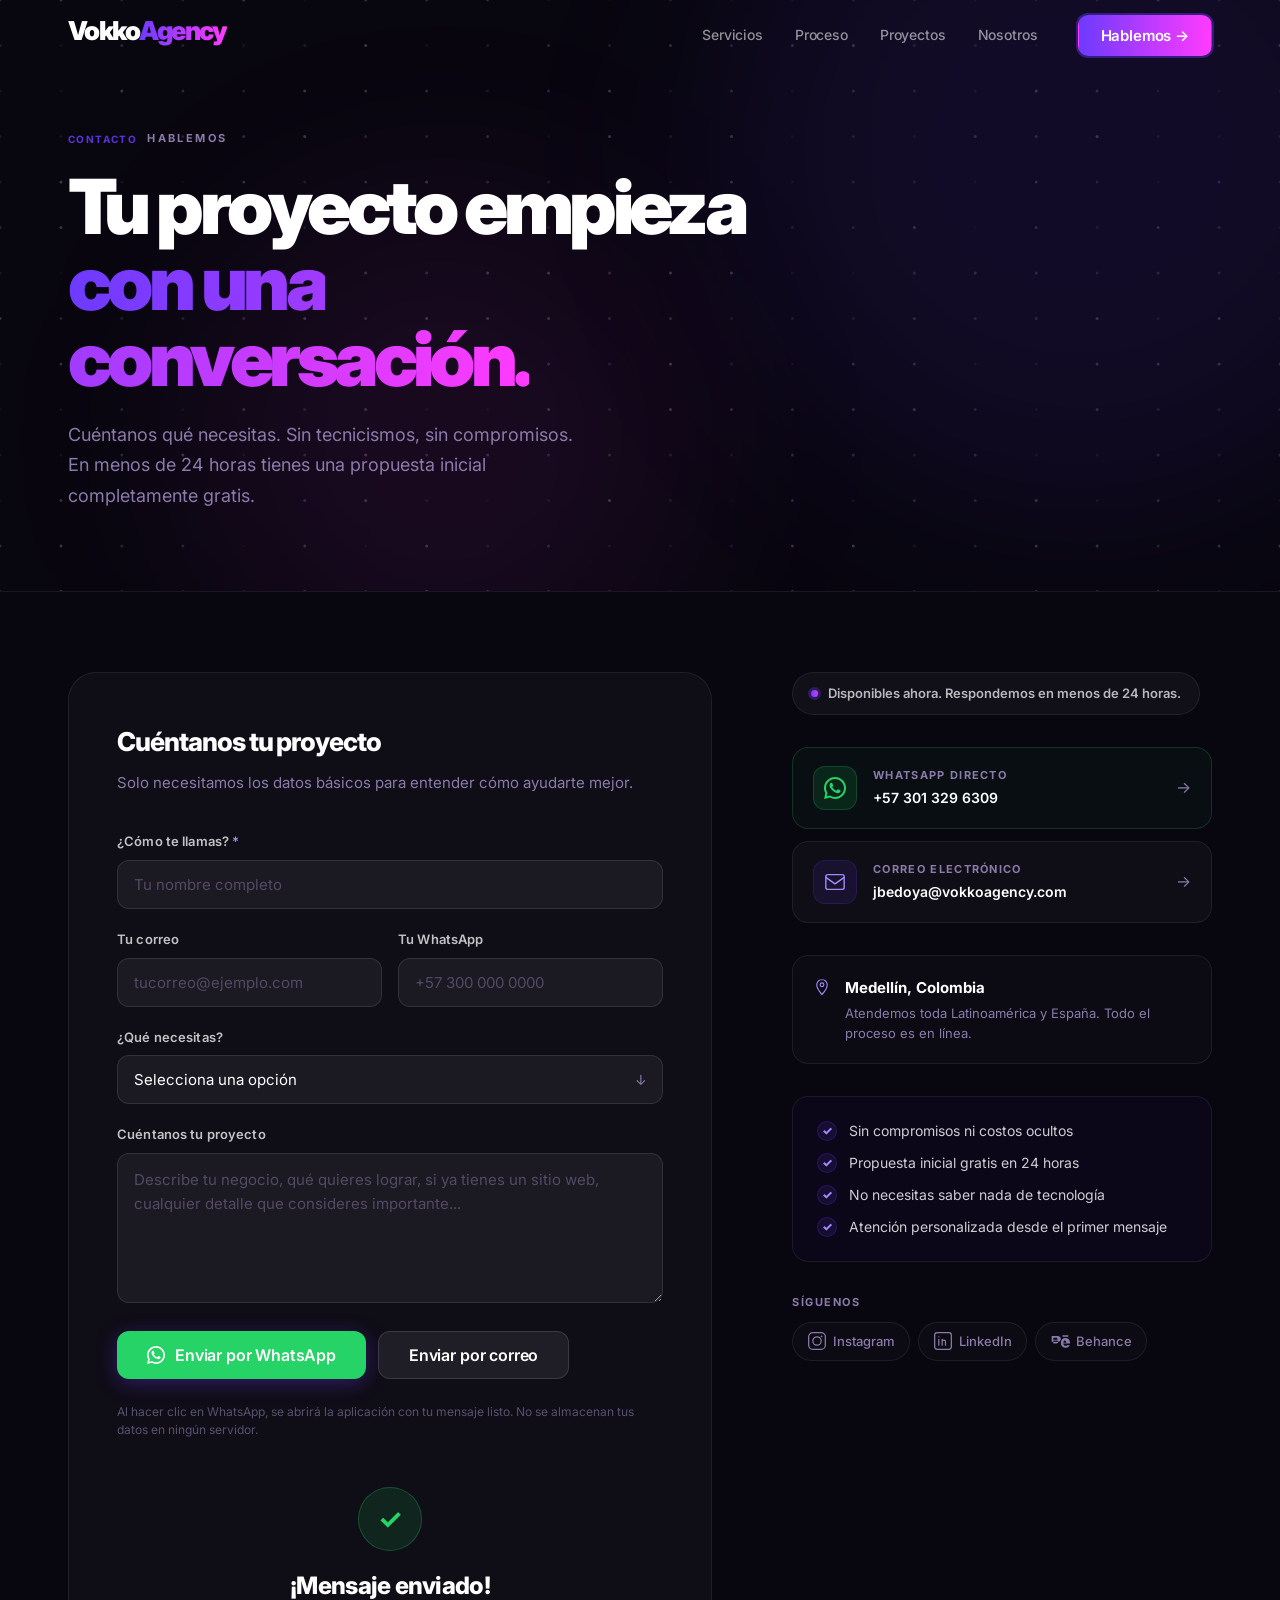
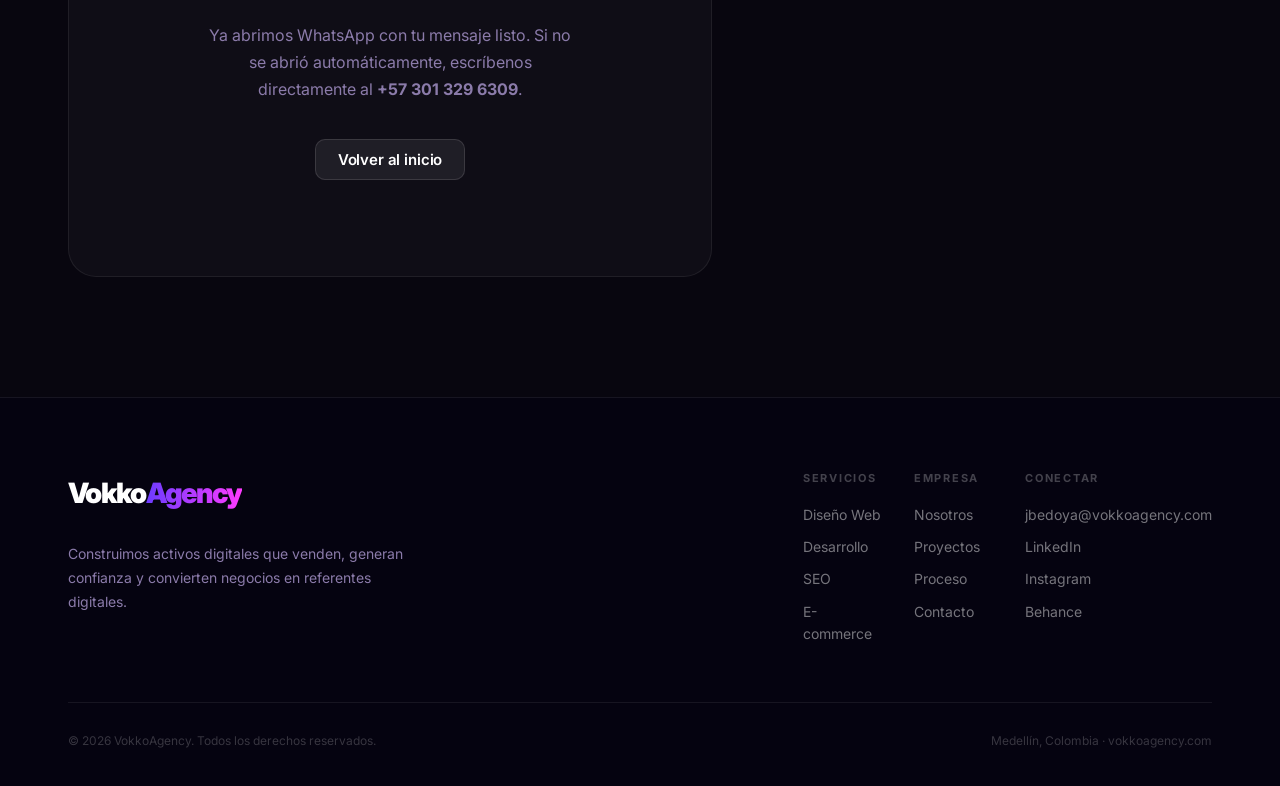
==== contacto.html @ 67c3a9e4 "Agrega página de Contacto completa - Formulario con nombre, correo, WhatsApp, tipo de servicio y men" ====
<!DOCTYPE html>
<html lang="es">
<head>
  <meta charset="UTF-8" />
  <meta name="viewport" content="width=device-width, initial-scale=1.0" />

  <title>Contacto | VokkoAgency · Hablemos de tu Proyecto</title>
  <meta name="description" content="¿Listo para tener el sitio web que tu negocio merece? Cuéntanos tu proyecto. En menos de 24 horas tienes una propuesta inicial sin costo ni compromiso." />
  <meta name="robots" content="index, follow" />
  <link rel="canonical" href="https://vokkoagency.com/contacto.html" />

  <meta property="og:type" content="website" />
  <meta property="og:url" content="https://vokkoagency.com/contacto.html" />
  <meta property="og:title" content="Contacto | VokkoAgency" />
  <meta property="og:description" content="Cuéntanos tu proyecto. En menos de 24 horas tienes una propuesta inicial sin costo ni compromiso." />

  <link rel="preconnect" href="https://fonts.googleapis.com" />
  <link rel="preconnect" href="https://fonts.gstatic.com" crossorigin />
  <link href="https://fonts.googleapis.com/css2?family=Inter:wght@300;400;500;600;700;900&display=swap" rel="stylesheet" />

  <link rel="stylesheet" href="css/style.css" />
  <link rel="stylesheet" href="css/contacto.css" />
</head>
<body>

  <!-- NAV -->
  <header class="nav" id="nav" role="banner">
    <div class="nav-inner">
      <a href="index.html" class="nav-logo" aria-label="VokkoAgency — Inicio">
        <span class="logo-vokko">Vokko</span><span class="logo-agency">Agency</span>
      </a>
      <nav class="nav-links" aria-label="Navegación principal">
        <a href="servicios.html">Servicios</a>
        <a href="index.html#proceso">Proceso</a>
        <a href="index.html#proyectos">Proyectos</a>
        <a href="index.html#nosotros">Nosotros</a>
      </nav>
      <div class="nav-actions">
        <a href="contacto.html" class="btn btn-primary nav-active-btn">Hablemos →</a>
      </div>
      <button class="nav-hamburger" id="hamburger" aria-label="Abrir menú" aria-expanded="false">
        <span></span><span></span><span></span>
      </button>
    </div>
    <div class="nav-mobile" id="mobileMenu" role="navigation" aria-label="Menú móvil">
      <a href="servicios.html">Servicios</a>
      <a href="index.html#proceso">Proceso</a>
      <a href="index.html#proyectos">Proyectos</a>
      <a href="index.html#nosotros">Nosotros</a>
      <a href="contacto.html" class="btn btn-primary mobile-cta">Hablemos →</a>
    </div>
  </header>

  <main>

    <!-- =============================================
         HERO
    ============================================== -->
    <section class="contact-hero">
      <div class="hero-bg" aria-hidden="true">
        <div class="hero-dots" id="heroDots"></div>
        <div class="hero-glow hero-glow-1"></div>
        <div class="hero-glow hero-glow-2"></div>
      </div>
      <div class="container">
        <div class="contact-hero-content reveal">
          <div class="section-eyebrow">
            <span class="eyebrow-number">Contacto</span>
            Hablemos
          </div>
          <h1 class="contact-hero-title">
            Tu proyecto empieza<br>
            <span class="text-gradient">con una conversación.</span>
          </h1>
          <p class="contact-hero-desc">
            Cuéntanos qué necesitas. Sin tecnicismos, sin compromisos. En menos de 24 horas tienes una propuesta inicial completamente gratis.
          </p>
        </div>
      </div>
    </section>

    <!-- =============================================
         FORMULARIO + INFO
    ============================================== -->
    <section class="contact-section">
      <div class="container">
        <div class="contact-grid">

          <!-- FORMULARIO -->
          <div class="contact-form-wrap reveal">
            <div class="contact-form-header">
              <h2 class="contact-form-title">Cuéntanos tu proyecto</h2>
              <p class="contact-form-subtitle">Solo necesitamos los datos básicos para entender cómo ayudarte mejor.</p>
            </div>

            <form id="contactForm" class="contact-form" novalidate>

              <div class="form-group">
                <label class="form-label" for="nombre">¿Cómo te llamas? <span class="form-required">*</span></label>
                <input
                  class="form-input"
                  type="text"
                  id="nombre"
                  name="nombre"
                  placeholder="Tu nombre completo"
                  autocomplete="name"
                  required
                />
                <span class="form-error" id="error-nombre">Por favor escribe tu nombre.</span>
              </div>

              <div class="form-row">
                <div class="form-group">
                  <label class="form-label" for="correo">Tu correo</label>
                  <input
                    class="form-input"
                    type="email"
                    id="correo"
                    name="correo"
                    placeholder="tucorreo@ejemplo.com"
                    autocomplete="email"
                  />
                </div>
                <div class="form-group">
                  <label class="form-label" for="whatsapp">Tu WhatsApp</label>
                  <input
                    class="form-input"
                    type="tel"
                    id="whatsapp"
                    name="whatsapp"
                    placeholder="+57 300 000 0000"
                    autocomplete="tel"
                  />
                </div>
              </div>

              <div class="form-group">
                <label class="form-label" for="servicio">¿Qué necesitas?</label>
                <div class="select-wrap">
                  <select class="form-input form-select" id="servicio" name="servicio">
                    <option value="">Selecciona una opción</option>
                    <option value="Diseño web">Diseño web</option>
                    <option value="Desarrollo web">Desarrollo web</option>
                    <option value="Posicionamiento en Google">Posicionamiento en Google</option>
                    <option value="Tienda online">Tienda online</option>
                    <option value="Varias cosas a la vez">Varias cosas a la vez</option>
                    <option value="No estoy seguro/a todavía">No estoy seguro/a todavía</option>
                  </select>
                  <div class="select-arrow" aria-hidden="true">↓</div>
                </div>
              </div>

              <div class="form-group">
                <label class="form-label" for="mensaje">Cuéntanos tu proyecto</label>
                <textarea
                  class="form-input form-textarea"
                  id="mensaje"
                  name="mensaje"
                  rows="5"
                  placeholder="Describe tu negocio, qué quieres lograr, si ya tienes un sitio web, cualquier detalle que consideres importante..."
                ></textarea>
              </div>

              <div class="form-actions">
                <button type="submit" class="btn btn-primary btn-lg form-submit">
                  <svg width="18" height="18" viewBox="0 0 24 24" fill="currentColor" aria-hidden="true"><path d="M17.472 14.382c-.297-.149-1.758-.867-2.03-.967-.273-.099-.471-.148-.67.15-.197.297-.767.966-.94 1.164-.173.199-.347.223-.644.075-.297-.15-1.255-.463-2.39-1.475-.883-.788-1.48-1.761-1.653-2.059-.173-.297-.018-.458.13-.606.134-.133.298-.347.446-.52.149-.174.198-.298.298-.497.099-.198.05-.371-.025-.52-.075-.149-.669-1.612-.916-2.207-.242-.579-.487-.5-.669-.51-.173-.008-.371-.01-.57-.01-.198 0-.52.074-.792.372-.272.297-1.04 1.016-1.04 2.479 0 1.462 1.065 2.875 1.213 3.074.149.198 2.096 3.2 5.077 4.487.709.306 1.262.489 1.694.625.712.227 1.36.195 1.871.118.571-.085 1.758-.719 2.006-1.413.248-.694.248-1.289.173-1.413-.074-.124-.272-.198-.57-.347z"/><path d="M12.005 0C5.376 0 0 5.372 0 11.997c0 2.117.554 4.104 1.523 5.828L.057 23.925l6.256-1.439A11.938 11.938 0 0012.005 24C18.63 24 24 18.625 24 11.997 24 5.372 18.63 0 12.005 0zm0 21.818a9.814 9.814 0 01-5.003-1.368l-.358-.213-3.714.854.882-3.617-.235-.372A9.79 9.79 0 012.19 11.997c0-5.42 4.399-9.82 9.815-9.82 5.418 0 9.818 4.4 9.818 9.82 0 5.417-4.4 9.821-9.818 9.821z"/></svg>
                  Enviar por WhatsApp
                </button>
                <a id="mailtoLink" href="mailto:jbedoya@vokkoagency.com" class="btn btn-ghost btn-lg">
                  Enviar por correo
                </a>
              </div>

              <p class="form-note">Al hacer clic en WhatsApp, se abrirá la aplicación con tu mensaje listo. No se almacenan tus datos en ningún servidor.</p>

            </form>

            <!-- Confirmation message (hidden by default) -->
            <div class="form-success" id="formSuccess" aria-live="polite" hidden>
              <div class="success-icon" aria-hidden="true">✓</div>
              <h3 class="success-title">¡Mensaje enviado!</h3>
              <p class="success-desc">Ya abrimos WhatsApp con tu mensaje listo. Si no se abrió automáticamente, escríbenos directamente al <strong>+57 301 329 6309</strong>.</p>
              <a href="index.html" class="btn btn-ghost" style="margin-top:20px;">Volver al inicio</a>
            </div>

          </div>

          <!-- INFO -->
          <div class="contact-info reveal">

            <div class="info-status">
              <span class="dot-pulse" aria-hidden="true"></span>
              Disponibles ahora. Respondemos en menos de 24 horas.
            </div>

            <div class="info-channels">

              <a href="https://wa.me/573013296309" class="info-channel info-channel-wa" target="_blank" rel="noopener noreferrer" aria-label="Escribir por WhatsApp">
                <div class="info-channel-icon info-icon-wa" aria-hidden="true">
                  <svg width="22" height="22" viewBox="0 0 24 24" fill="currentColor"><path d="M17.472 14.382c-.297-.149-1.758-.867-2.03-.967-.273-.099-.471-.148-.67.15-.197.297-.767.966-.94 1.164-.173.199-.347.223-.644.075-.297-.15-1.255-.463-2.39-1.475-.883-.788-1.48-1.761-1.653-2.059-.173-.297-.018-.458.13-.606.134-.133.298-.347.446-.52.149-.174.198-.298.298-.497.099-.198.05-.371-.025-.52-.075-.149-.669-1.612-.916-2.207-.242-.579-.487-.5-.669-.51-.173-.008-.371-.01-.57-.01-.198 0-.52.074-.792.372-.272.297-1.04 1.016-1.04 2.479 0 1.462 1.065 2.875 1.213 3.074.149.198 2.096 3.2 5.077 4.487.709.306 1.262.489 1.694.625.712.227 1.36.195 1.871.118.571-.085 1.758-.719 2.006-1.413.248-.694.248-1.289.173-1.413-.074-.124-.272-.198-.57-.347z"/><path d="M12.005 0C5.376 0 0 5.372 0 11.997c0 2.117.554 4.104 1.523 5.828L.057 23.925l6.256-1.439A11.938 11.938 0 0012.005 24C18.63 24 24 18.625 24 11.997 24 5.372 18.63 0 12.005 0zm0 21.818a9.814 9.814 0 01-5.003-1.368l-.358-.213-3.714.854.882-3.617-.235-.372A9.79 9.79 0 012.19 11.997c0-5.42 4.399-9.82 9.815-9.82 5.418 0 9.818 4.4 9.818 9.82 0 5.417-4.4 9.821-9.818 9.821z"/></svg>
                </div>
                <div class="info-channel-body">
                  <div class="info-channel-label">WhatsApp directo</div>
                  <div class="info-channel-value">+57 301 329 6309</div>
                </div>
                <div class="info-channel-arrow" aria-hidden="true">→</div>
              </a>

              <a href="mailto:jbedoya@vokkoagency.com" class="info-channel info-channel-email" aria-label="Enviar correo">
                <div class="info-channel-icon info-icon-email" aria-hidden="true">
                  <svg width="22" height="22" viewBox="0 0 24 24" fill="none" stroke="currentColor" stroke-width="1.5" stroke-linecap="round" stroke-linejoin="round"><rect x="2" y="4" width="20" height="16" rx="2"/><path d="M2 7l10 7 10-7"/></svg>
                </div>
                <div class="info-channel-body">
                  <div class="info-channel-label">Correo electrónico</div>
                  <div class="info-channel-value">jbedoya@vokkoagency.com</div>
                </div>
                <div class="info-channel-arrow" aria-hidden="true">→</div>
              </a>

            </div>

            <div class="info-location">
              <div class="info-loc-icon" aria-hidden="true">
                <svg width="18" height="18" viewBox="0 0 24 24" fill="none" stroke="currentColor" stroke-width="1.5" stroke-linecap="round" stroke-linejoin="round"><path d="M12 2C8.13 2 5 5.13 5 9c0 5.25 7 13 7 13s7-7.75 7-13c0-3.87-3.13-7-7-7z"/><circle cx="12" cy="9" r="2.5"/></svg>
              </div>
              <div>
                <div class="info-loc-name">Medellín, Colombia</div>
                <div class="info-loc-sub">Atendemos toda Latinoamérica y España. Todo el proceso es en línea.</div>
              </div>
            </div>

            <div class="info-trust">
              <div class="trust-item">
                <span class="trust-check" aria-hidden="true">✓</span>
                <span>Sin compromisos ni costos ocultos</span>
              </div>
              <div class="trust-item">
                <span class="trust-check" aria-hidden="true">✓</span>
                <span>Propuesta inicial gratis en 24 horas</span>
              </div>
              <div class="trust-item">
                <span class="trust-check" aria-hidden="true">✓</span>
                <span>No necesitas saber nada de tecnología</span>
              </div>
              <div class="trust-item">
                <span class="trust-check" aria-hidden="true">✓</span>
                <span>Atención personalizada desde el primer mensaje</span>
              </div>
            </div>

            <div class="info-social">
              <div class="info-social-label">Síguenos</div>
              <div class="info-social-links">
                <a href="#" class="info-social-link" rel="noopener noreferrer" aria-label="Instagram">
                  <svg width="20" height="20" viewBox="0 0 24 24" fill="none" stroke="currentColor" stroke-width="1.5" stroke-linecap="round" stroke-linejoin="round"><rect x="2" y="2" width="20" height="20" rx="5"/><circle cx="12" cy="12" r="5"/><circle cx="17.5" cy="6.5" r="1" fill="currentColor" stroke="none"/></svg>
                  Instagram
                </a>
                <a href="#" class="info-social-link" rel="noopener noreferrer" aria-label="LinkedIn">
                  <svg width="20" height="20" viewBox="0 0 24 24" fill="none" stroke="currentColor" stroke-width="1.5" stroke-linecap="round" stroke-linejoin="round"><rect x="2" y="2" width="20" height="20" rx="3"/><path d="M7 10v7M7 7v.01M11 17v-4c0-1.1.9-2 2-2s2 .9 2 2v4M11 10v7"/></svg>
                  LinkedIn
                </a>
                <a href="#" class="info-social-link" rel="noopener noreferrer" aria-label="Behance">
                  <svg width="20" height="20" viewBox="0 0 24 24" fill="currentColor"><path d="M22 7h-7V5h7v2zm1.726 10c-.442 1.297-2.029 3-5.101 3-3.074 0-5.564-1.729-5.564-5.675 0-3.91 2.325-5.92 5.466-5.92 3.082 0 4.964 1.782 5.375 4.426.078.506.109 1.188.095 2.14H15.97c.13 3.211 3.483 3.312 4.588 2.029H23.726zm-7.726-3h3.543c-.148-1.547-1.045-2.5-1.743-2.5-.83 0-1.573.658-1.8 2.5zM9.621 6.096C11.747 6.557 13 7.74 13 9.456c0 2.56-2.166 3.544-4.543 3.544H2V6h6c1.064 0 1.279.022 1.621.096zM4 8v2.5h3.5C8.604 10.5 9 9.87 9 9.25c0-.621-.396-1.25-1.5-1.25H4zm0 4.5V15h3.892C9.004 15 10 14.386 10 13.25c0-1.135-.996-1.75-2.108-1.75H4z"/></svg>
                  Behance
                </a>
              </div>
            </div>

          </div>

        </div>
      </div>
    </section>

  </main>

  <!-- FOOTER -->
  <footer class="footer" role="contentinfo">
    <div class="container">
      <div class="footer-top">
        <div class="footer-brand">
          <a href="index.html" class="nav-logo footer-logo" aria-label="VokkoAgency">
            <span class="logo-vokko">Vokko</span><span class="logo-agency">Agency</span>
          </a>
          <p class="footer-tagline">Construimos activos digitales que venden, generan confianza y convierten negocios en referentes digitales.</p>
        </div>
        <nav class="footer-links" aria-label="Links del pie de página">
          <div class="footer-col">
            <div class="footer-col-title">Servicios</div>
            <a href="servicios.html">Diseño Web</a>
            <a href="servicios.html">Desarrollo</a>
            <a href="servicios.html">SEO</a>
            <a href="servicios.html">E-commerce</a>
          </div>
          <div class="footer-col">
            <div class="footer-col-title">Empresa</div>
            <a href="index.html#nosotros">Nosotros</a>
            <a href="index.html#proyectos">Proyectos</a>
            <a href="index.html#proceso">Proceso</a>
            <a href="contacto.html">Contacto</a>
          </div>
          <div class="footer-col">
            <div class="footer-col-title">Conectar</div>
            <a href="mailto:jbedoya@vokkoagency.com">jbedoya@vokkoagency.com</a>
            <a href="#" rel="noopener noreferrer">LinkedIn</a>
            <a href="#" rel="noopener noreferrer">Instagram</a>
            <a href="#" rel="noopener noreferrer">Behance</a>
          </div>
        </nav>
      </div>
      <div class="footer-bottom">
        <p class="footer-legal">© 2026 VokkoAgency. Todos los derechos reservados.</p>
        <p class="footer-location">Medellín, Colombia · vokkoagency.com</p>
      </div>
    </div>
  </footer>

  <script src="js/main.js"></script>
  <script src="js/contacto.js"></script>
</body>
</html>
---- css/style.css ----
/* =====================================================
   VOKKOAGENCY — style.css
   Modern Agency Website · 2026
   ===================================================== */

/* Reset */
*, *::before, *::after {
  margin: 0;
  padding: 0;
  box-sizing: border-box;
}

/* Design Tokens */
:root {
  --c-bg:        #08060F;
  --c-surface:   #0F0D1C;
  --c-surface-2: #17132A;
  --c-border:    rgba(255,255,255,0.07);
  --c-white:     #FFFFFF;
  --c-muted:     #8B7BAA;
  --c-light-bg:  #F5F4F1;
  --c-light-text:#111111;
  --c-light-sub: #6F6A7D;
  --c-purple:    #6C3BFF;
  --c-pink:      #FF3BFF;

  --gradient:    linear-gradient(90deg, #6C3BFF 0%, #FF3BFF 100%);

  --font: 'Inter', -apple-system, BlinkMacSystemFont, sans-serif;

  --pad-section: 140px;
  --pad-x:       48px;
  --max-w:       1240px;

  --ease-out: cubic-bezier(0.22, 1, 0.36, 1);
  --ease-in:  cubic-bezier(0.55, 0, 1, 0.45);
}

/* Base */
html {
  scroll-behavior: smooth;
}

body {
  font-family: var(--font);
  background: var(--c-bg);
  color: var(--c-white);
  -webkit-font-smoothing: antialiased;
  -moz-osx-font-smoothing: grayscale;
  overflow-x: hidden;
  line-height: 1.6;
}

a { text-decoration: none; color: inherit; }
img { max-width: 100%; height: auto; display: block; }
ul, ol { list-style: none; }

/* =====================================================
   UTILITIES
   ===================================================== */

.container {
  width: 100%;
  max-width: var(--max-w);
  margin: 0 auto;
  padding: 0 var(--pad-x);
}

.text-gradient {
  background: var(--gradient);
  -webkit-background-clip: text;
  -webkit-text-fill-color: transparent;
  background-clip: text;
}

/* Scroll-reveal base state */
.reveal {
  opacity: 0;
  transform: translateY(28px);
  transition: opacity 0.75s var(--ease-out), transform 0.75s var(--ease-out);
}

.reveal.visible {
  opacity: 1;
  transform: translateY(0);
}

/* Staggered delays via data-delay attribute (set in JS) */
.reveal[data-delay="1"] { transition-delay: 0.1s; }
.reveal[data-delay="2"] { transition-delay: 0.2s; }
.reveal[data-delay="3"] { transition-delay: 0.3s; }

/* =====================================================
   BUTTONS
   ===================================================== */

.btn {
  display: inline-flex;
  align-items: center;
  justify-content: center;
  gap: 6px;
  padding: 12px 22px;
  border-radius: 10px;
  font-family: var(--font);
  font-size: 15px;
  font-weight: 600;
  letter-spacing: -0.01em;
  cursor: pointer;
  transition: transform 0.2s var(--ease-out), box-shadow 0.2s var(--ease-out), background 0.2s, border-color 0.2s;
  border: 1.5px solid transparent;
  white-space: nowrap;
  line-height: 1;
}

.btn-lg {
  padding: 15px 30px;
  font-size: 16px;
  border-radius: 12px;
}

.btn-primary {
  background: var(--gradient);
  color: #FFFFFF;
  border-color: transparent;
  box-shadow: 0 4px 20px rgba(108,59,255,0.35);
}
.btn-primary:hover {
  transform: translateY(-2px);
  box-shadow: 0 8px 32px rgba(108,59,255,0.5);
}

.btn-ghost {
  background: rgba(255,255,255,0.07);
  color: #FFFFFF;
  border-color: rgba(255,255,255,0.12);
}
.btn-ghost:hover {
  background: rgba(255,255,255,0.12);
  border-color: rgba(255,255,255,0.2);
}

.btn-white {
  background: #FFFFFF;
  color: #111111;
  font-weight: 700;
  border-color: transparent;
}
.btn-white:hover {
  transform: translateY(-2px);
  box-shadow: 0 8px 28px rgba(255,255,255,0.18);
}

.btn-outline {
  background: transparent;
  color: var(--c-light-text);
  border-color: rgba(0,0,0,0.18);
  font-weight: 600;
  padding: 14px 32px;
  border-radius: 12px;
}
.btn-outline:hover {
  background: var(--c-light-text);
  color: #FFFFFF;
  border-color: var(--c-light-text);
}

.btn-whatsapp {
  background: #25D366;
  color: #FFFFFF;
  border-color: transparent;
  font-weight: 700;
  gap: 8px;
}
.btn-whatsapp:hover {
  background: #1ebe5b;
  transform: translateY(-2px);
  box-shadow: 0 8px 28px rgba(37,211,102,0.35);
}

/* =====================================================
   NAVIGATION
   ===================================================== */

.nav {
  position: fixed;
  top: 0;
  left: 0;
  right: 0;
  z-index: 999;
  transition: background 0.4s var(--ease-out), border-color 0.4s;
  border-bottom: 1px solid transparent;
}

.nav.scrolled {
  background: rgba(8,6,15,0.85);
  backdrop-filter: blur(24px);
  -webkit-backdrop-filter: blur(24px);
  border-color: var(--c-border);
}

.nav-inner {
  max-width: var(--max-w);
  margin: 0 auto;
  padding: 0 var(--pad-x);
  height: 70px;
  display: flex;
  align-items: center;
  gap: 40px;
}

.nav-logo {
  font-family: var(--font);
  font-weight: 900;
  font-size: 26px;
  letter-spacing: -0.06em;
  display: inline-flex;
  align-items: baseline;
  flex-shrink: 0;
  line-height: 1.4;
  padding: 4px 2px 6px 0;
}

.logo-vokko { color: #FFFFFF; }
.logo-agency {
  background: var(--gradient);
  -webkit-background-clip: text;
  -webkit-text-fill-color: transparent;
  background-clip: text;
  padding-bottom: 5px;
}

.nav-links {
  display: flex;
  align-items: center;
  gap: 32px;
  margin-left: auto;
}

.nav-links a {
  font-size: 14px;
  font-weight: 500;
  color: rgba(255,255,255,0.55);
  transition: color 0.2s;
  letter-spacing: -0.01em;
}
.nav-links a:hover { color: #FFFFFF; }

.nav-actions { flex-shrink: 0; }

.nav-hamburger {
  display: none;
  flex-direction: column;
  gap: 5px;
  background: none;
  border: none;
  cursor: pointer;
  padding: 8px;
  margin-left: auto;
}

.nav-hamburger span {
  display: block;
  width: 22px;
  height: 1.5px;
  background: rgba(255,255,255,0.75);
  border-radius: 2px;
  transition: all 0.3s;
}

.nav-mobile {
  display: none;
  flex-direction: column;
  background: rgba(8,6,15,0.96);
  backdrop-filter: blur(24px);
  border-bottom: 1px solid var(--c-border);
  padding: 8px var(--pad-x) 20px;
}

.nav-mobile.open { display: flex; }

.nav-mobile a {
  padding: 14px 0;
  font-size: 16px;
  font-weight: 500;
  color: rgba(255,255,255,0.7);
  border-bottom: 1px solid var(--c-border);
  transition: color 0.2s;
}
.nav-mobile a:hover { color: #FFFFFF; }

.mobile-cta {
  margin-top: 16px;
  border: none !important;
  border-radius: 12px !important;
  text-align: center;
  justify-content: center;
}

/* =====================================================
   SECTION COMMON
   ===================================================== */

.section-eyebrow {
  display: flex;
  align-items: center;
  gap: 10px;
  font-size: 11px;
  font-weight: 700;
  letter-spacing: 0.22em;
  text-transform: uppercase;
  color: var(--c-muted);
  margin-bottom: 20px;
}

.eyebrow-muted { color: rgba(255,255,255,0.35); }

.eyebrow-number {
  color: rgba(108,59,255,0.85);
  font-size: 10px;
  letter-spacing: 0.14em;
}

.section-header {
  max-width: 820px;
  margin-bottom: 72px;
}

.section-title {
  font-size: clamp(40px, 5.2vw, 70px);
  font-weight: 900;
  letter-spacing: -0.06em;
  line-height: 0.97;
  margin-bottom: 22px;
}

.section-description {
  font-size: 18px;
  line-height: 1.65;
  color: var(--c-muted);
  font-weight: 400;
  max-width: 560px;
}

/* =====================================================
   HERO
   ===================================================== */

.hero {
  min-height: 100vh;
  display: flex;
  align-items: center;
  padding: 120px 0 80px;
  position: relative;
  overflow: hidden;
}

.hero-bg {
  position: absolute;
  inset: 0;
  pointer-events: none;
  z-index: 0;
}

.hero-dots {
  position: absolute;
  inset: 0;
}

.hero-glow {
  position: absolute;
  border-radius: 50%;
  filter: blur(100px);
}

.hero-glow-1 {
  width: 700px;
  height: 700px;
  background: rgba(108,59,255,0.1);
  top: -200px;
  right: -150px;
}

.hero-glow-2 {
  width: 500px;
  height: 500px;
  background: rgba(255,59,255,0.07);
  bottom: -100px;
  left: 15%;
}

.hero .container {
  display: grid;
  grid-template-columns: 1fr 1fr;
  gap: 72px;
  align-items: center;
  position: relative;
  z-index: 2;
}

.hero-content {
  display: flex;
  flex-direction: column;
}

.hero-eyebrow {
  display: flex;
  align-items: center;
  gap: 10px;
  font-size: 12px;
  font-weight: 600;
  letter-spacing: 0.12em;
  color: rgba(255,255,255,0.45);
  text-transform: uppercase;
  margin-bottom: 28px;
}

.dot-pulse {
  width: 7px;
  height: 7px;
  border-radius: 50%;
  background: var(--gradient);
  flex-shrink: 0;
  position: relative;
}
.dot-pulse::after {
  content: '';
  position: absolute;
  inset: -3px;
  border-radius: 50%;
  background: rgba(108,59,255,0.3);
  animation: pulse 2s ease-in-out infinite;
}
@keyframes pulse {
  0%, 100% { transform: scale(1); opacity: 0.6; }
  50% { transform: scale(1.8); opacity: 0; }
}

.hero-title {
  font-size: clamp(44px, 5.8vw, 78px);
  font-weight: 900;
  letter-spacing: -0.06em;
  line-height: 1.01;
  color: #FFFFFF;
  margin-bottom: 28px;
}

.hero-description {
  font-size: 18px;
  line-height: 1.7;
  color: var(--c-muted);
  margin-bottom: 40px;
  max-width: 460px;
  font-weight: 400;
}

.hero-ctas {
  display: flex;
  align-items: center;
  gap: 14px;
  flex-wrap: wrap;
}

/* Browser Mockup */
.hero-visual {
  position: relative;
}

.browser-mockup {
  background: var(--c-surface-2);
  border-radius: 18px;
  border: 1px solid var(--c-border);
  overflow: hidden;
  box-shadow: 0 40px 100px rgba(0,0,0,0.5), 0 0 0 1px rgba(255,255,255,0.03);
  animation: float 7s ease-in-out infinite;
}

@keyframes float {
  0%, 100% { transform: translateY(0); }
  50% { transform: translateY(-14px); }
}

.browser-bar {
  background: var(--c-surface);
  padding: 12px 16px;
  display: flex;
  align-items: center;
  gap: 12px;
  border-bottom: 1px solid rgba(255,255,255,0.05);
}

.browser-dots {
  display: flex;
  gap: 6px;
  flex-shrink: 0;
}

.browser-dots span {
  width: 11px;
  height: 11px;
  border-radius: 50%;
}
.browser-dots span:nth-child(1) { background: #FF5F57; }
.browser-dots span:nth-child(2) { background: #FEBC2E; }
.browser-dots span:nth-child(3) { background: #28C840; }

.browser-url {
  background: rgba(255,255,255,0.05);
  border-radius: 6px;
  padding: 5px 12px;
  font-size: 12px;
  color: rgba(255,255,255,0.25);
  flex: 1;
}

.browser-content {
  padding: 24px;
  display: flex;
  flex-direction: column;
  gap: 20px;
}

.mock-hero-block {
  display: flex;
  flex-direction: column;
  gap: 9px;
  padding-bottom: 18px;
  border-bottom: 1px solid rgba(255,255,255,0.04);
}

.mock-line {
  height: 11px;
  border-radius: 6px;
  background: rgba(255,255,255,0.07);
}

.mock-line-title {
  height: 17px;
  width: 80%;
  background: rgba(255,255,255,0.13);
}

.mock-line-sub { width: 65%; }
.mock-line-sub.short { width: 48%; }

.mock-cta-row {
  display: flex;
  gap: 10px;
  margin-top: 6px;
}

.mock-btn {
  height: 28px;
  border-radius: 7px;
}

.mock-btn-primary {
  width: 90px;
  background: linear-gradient(90deg, rgba(108,59,255,0.4), rgba(255,59,255,0.4));
}

.mock-btn-ghost {
  width: 72px;
  background: rgba(255,255,255,0.04);
  border: 1px solid rgba(255,255,255,0.08);
}

.mock-cards {
  display: grid;
  grid-template-columns: repeat(3, 1fr);
  gap: 10px;
}

.mock-card {
  height: 72px;
  border-radius: 10px;
  background: rgba(255,255,255,0.04);
  border: 1px solid rgba(255,255,255,0.05);
}

/* Floating badges */
.float-badge {
  position: absolute;
  background: rgba(17,14,32,0.9);
  backdrop-filter: blur(16px);
  border: 1px solid rgba(255,255,255,0.1);
  border-radius: 14px;
  padding: 12px 16px;
  display: flex;
  align-items: center;
  gap: 12px;
  box-shadow: 0 8px 32px rgba(0,0,0,0.4);
}

.float-badge-1 {
  bottom: -18px;
  left: -28px;
  animation: floatBadge1 7s ease-in-out infinite;
}

.float-badge-2 {
  top: -16px;
  right: -28px;
  animation: floatBadge2 8s ease-in-out infinite;
}

@keyframes floatBadge1 {
  0%, 100% { transform: translateY(0) rotate(-1.5deg); }
  50% { transform: translateY(-10px) rotate(0deg); }
}

@keyframes floatBadge2 {
  0%, 100% { transform: translateY(0) rotate(1.5deg); }
  50% { transform: translateY(-8px) rotate(0deg); }
}

.badge-icon {
  width: 36px;
  height: 36px;
  border-radius: 9px;
  display: flex;
  align-items: center;
  justify-content: center;
  font-size: 14px;
  font-weight: 800;
  flex-shrink: 0;
}

.badge-icon-check {
  background: rgba(108,59,255,0.15);
  color: #A58BFF;
  border: 1px solid rgba(108,59,255,0.25);
}

.badge-icon-score {
  background: rgba(74,222,128,0.12);
  color: #4ADE80;
  border: 1px solid rgba(74,222,128,0.2);
  font-size: 13px;
}

.badge-label {
  font-size: 13px;
  font-weight: 700;
  color: #FFFFFF;
  white-space: nowrap;
  line-height: 1.3;
}

.badge-sub {
  font-size: 11px;
  color: var(--c-muted);
  white-space: nowrap;
}

.hero-scroll-hint {
  position: absolute;
  bottom: 36px;
  left: 50%;
  transform: translateX(-50%);
  z-index: 2;
}

.scroll-line {
  width: 1px;
  height: 44px;
  background: linear-gradient(to bottom, rgba(255,255,255,0.35), transparent);
  animation: scrollAnim 2.2s ease-in-out infinite;
}

@keyframes scrollAnim {
  0% { transform: scaleY(0); transform-origin: top; opacity: 0; }
  30% { opacity: 1; }
  100% { transform: scaleY(1); transform-origin: top; opacity: 0; }
}

/* =====================================================
   STATS BAR
   ===================================================== */

.stats-bar {
  padding: 60px 0;
  background: var(--c-surface);
  border-top: 1px solid var(--c-border);
  border-bottom: 1px solid var(--c-border);
}

.stats-grid {
  display: flex;
  align-items: center;
  justify-content: space-between;
  gap: 24px;
}

.stat-item {
  display: flex;
  flex-direction: column;
  align-items: center;
  text-align: center;
  gap: 10px;
  flex: 1;
}

.stat-value {
  display: flex;
  align-items: baseline;
  gap: 2px;
}

.stat-number,
.stat-suffix {
  font-size: clamp(44px, 5vw, 68px);
  font-weight: 900;
  letter-spacing: -0.06em;
  line-height: 1;
  background: var(--gradient);
  -webkit-background-clip: text;
  -webkit-text-fill-color: transparent;
  background-clip: text;
  display: inline-block;
}

.stat-suffix {
  font-size: clamp(32px, 3.5vw, 48px);
}

.stat-label {
  font-size: 14px;
  font-weight: 500;
  color: var(--c-muted);
  letter-spacing: 0.01em;
}

.stat-divider {
  width: 1px;
  height: 56px;
  background: var(--c-border);
  flex-shrink: 0;
}

/* =====================================================
   SERVICES
   ===================================================== */

.services {
  padding: var(--pad-section) 0;
  background: var(--c-bg);
}

.services-grid {
  display: grid;
  grid-template-columns: repeat(2, 1fr);
  gap: 20px;
}

.services-footer {
  display: flex;
  align-items: center;
  justify-content: space-between;
  gap: 32px;
  margin-top: 56px;
  padding-top: 48px;
  border-top: 1px solid var(--c-border);
  flex-wrap: wrap;
}

.services-footer-text {
  font-size: 18px;
  color: var(--c-muted);
  max-width: 480px;
  line-height: 1.6;
}

.service-card {
  background: var(--c-surface);
  border: 1px solid var(--c-border);
  border-radius: 24px;
  padding: 36px;
  display: flex;
  flex-direction: column;
  gap: 14px;
  position: relative;
  overflow: hidden;
  transition: border-color 0.35s, transform 0.35s var(--ease-out), box-shadow 0.35s;
}

.service-card::before {
  content: '';
  position: absolute;
  inset: 0;
  background: radial-gradient(circle at top left, rgba(108,59,255,0.07), transparent 55%);
  opacity: 0;
  transition: opacity 0.35s;
}

.service-card:hover {
  border-color: rgba(108,59,255,0.28);
  transform: translateY(-5px);
  box-shadow: 0 20px 56px rgba(0,0,0,0.35);
}

.service-card:hover::before { opacity: 1; }

.service-icon {
  width: 50px;
  height: 50px;
  background: rgba(108,59,255,0.1);
  border-radius: 13px;
  display: flex;
  align-items: center;
  justify-content: center;
  color: #A58BFF;
  border: 1px solid rgba(108,59,255,0.18);
  position: relative;
  z-index: 1;
}

.service-number {
  font-size: 11px;
  font-weight: 700;
  letter-spacing: 0.16em;
  color: rgba(108,59,255,0.65);
  position: relative;
  z-index: 1;
}

.service-title {
  font-size: 22px;
  font-weight: 800;
  letter-spacing: -0.04em;
  color: #FFFFFF;
  line-height: 1.15;
  position: relative;
  z-index: 1;
}

.service-description {
  font-size: 15px;
  line-height: 1.7;
  color: var(--c-muted);
  font-weight: 400;
  flex: 1;
  position: relative;
  z-index: 1;
}

.service-tags {
  display: flex;
  flex-wrap: wrap;
  gap: 7px;
  position: relative;
  z-index: 1;
}

.service-tags span {
  font-size: 11px;
  font-weight: 600;
  padding: 4px 11px;
  border-radius: 100px;
  background: rgba(255,255,255,0.05);
  color: rgba(255,255,255,0.4);
  letter-spacing: 0.03em;
}

.service-link {
  font-size: 14px;
  font-weight: 700;
  color: #A58BFF;
  transition: color 0.2s;
  position: relative;
  z-index: 1;
}
.service-link:hover { color: #FFFFFF; }

/* =====================================================
   PROCESS
   ===================================================== */

.process {
  padding: var(--pad-section) 0;
  background: var(--c-light-bg);
}

.process .section-eyebrow { color: var(--c-light-sub); }
.process .section-title { color: var(--c-light-text); }

.process-steps {
  display: grid;
  grid-template-columns: repeat(4, 1fr);
  gap: 0;
}

.process-step {
  padding-right: 40px;
  position: relative;
}

.process-step:last-child { padding-right: 0; }

.step-header {
  display: flex;
  align-items: flex-start;
  gap: 0;
  margin-bottom: 24px;
  position: relative;
}

.step-number {
  font-size: 12px;
  font-weight: 800;
  letter-spacing: 0.14em;
  color: rgba(108,59,255,0.85);
  flex-shrink: 0;
  padding-top: 2px;
}

.step-connector {
  flex: 1;
  height: 1px;
  background: linear-gradient(to right, rgba(0,0,0,0.12), transparent);
  margin-top: 8px;
  margin-left: 16px;
}

.step-title {
  font-size: 19px;
  font-weight: 800;
  letter-spacing: -0.04em;
  color: var(--c-light-text);
  margin-bottom: 12px;
  line-height: 1.2;
}

.step-description {
  font-size: 15px;
  line-height: 1.7;
  color: var(--c-light-sub);
  font-weight: 400;
}

/* =====================================================
   PROJECTS
   ===================================================== */

.projects {
  padding: var(--pad-section) 0;
  background: var(--c-light-bg);
  border-top: 1px solid rgba(0,0,0,0.06);
}

.projects .section-eyebrow { color: var(--c-light-sub); }
.projects .section-title { color: var(--c-light-text); }

.projects-grid {
  display: grid;
  grid-template-columns: 1fr 1fr;
  gap: 20px;
  margin-bottom: 48px;
}

.project-card {
  background: #FFFFFF;
  border: 1px solid rgba(0,0,0,0.07);
  border-radius: 24px;
  overflow: hidden;
  transition: transform 0.4s var(--ease-out), box-shadow 0.4s;
}

.project-card:hover {
  transform: translateY(-5px);
  box-shadow: 0 24px 64px rgba(0,0,0,0.1);
}

/* Featured card spans both columns, side-by-side layout */
.project-featured {
  grid-column: 1 / -1;
  display: grid;
  grid-template-columns: 1fr 1fr;
}

.project-visual {
  background: var(--c-surface-2);
  padding: 40px;
  display: flex;
  align-items: center;
  justify-content: center;
  min-height: 280px;
}

.project-card:not(.project-featured) {
  display: flex;
  flex-direction: column;
}

.project-card:not(.project-featured) .project-visual {
  min-height: 200px;
  flex: 1;
}

.project-info {
  padding: 36px;
  display: flex;
  flex-direction: column;
  gap: 14px;
  justify-content: center;
}

.project-tags {
  display: flex;
  flex-wrap: wrap;
  gap: 7px;
}

.project-tags span {
  font-size: 11px;
  font-weight: 700;
  padding: 4px 11px;
  border-radius: 100px;
  background: rgba(108,59,255,0.08);
  color: var(--c-purple);
  letter-spacing: 0.04em;
}

.project-title {
  font-size: 26px;
  font-weight: 800;
  letter-spacing: -0.04em;
  color: var(--c-light-text);
  line-height: 1.1;
}

.project-desc {
  font-size: 15px;
  line-height: 1.65;
  color: var(--c-light-sub);
}

.project-link {
  font-size: 14px;
  font-weight: 700;
  color: var(--c-purple);
  transition: color 0.2s;
}
.project-link:hover { color: var(--c-pink); }

/* Project mockup skeletons */
.project-mockup {
  width: 100%;
  max-width: 300px;
  background: #0D0A1A;
  border-radius: 12px;
  overflow: hidden;
  border: 1px solid rgba(255,255,255,0.06);
}

.pm-light {
  background: #FFFFFF;
  border-color: rgba(0,0,0,0.06);
}

.pm-dark { background: #0D0A1A; }

.pm-bar {
  height: 30px;
  background: rgba(255,255,255,0.04);
  border-bottom: 1px solid rgba(255,255,255,0.04);
}

.pm-bar-light {
  background: #F0EFF0;
  border-color: rgba(0,0,0,0.05);
}

.pm-body {
  padding: 18px;
  display: flex;
  flex-direction: column;
  gap: 10px;
}

.pm-block {
  height: 11px;
  border-radius: 6px;
  background: rgba(255,255,255,0.08);
}

.pm-light .pm-block { background: rgba(0,0,0,0.07); }

.pm-title { height: 16px; width: 78%; background: rgba(255,255,255,0.14); }
.pm-light .pm-title { background: rgba(0,0,0,0.12); }
.pm-sub { width: 60%; }
.pm-sub.short { width: 40%; }
.pm-cta { width: 35%; height: 24px; border-radius: 6px; background: rgba(108,59,255,0.45); }
.pm-cta-sm { width: 30%; height: 22px; border-radius: 6px; background: rgba(108,59,255,0.35); }

.pm-grid-3 {
  display: grid;
  grid-template-columns: repeat(3,1fr);
  gap: 8px;
  margin-top: 4px;
}

.pm-grid-2 {
  display: grid;
  grid-template-columns: repeat(2,1fr);
  gap: 8px;
}

.pm-card-sm {
  height: 56px;
  background: rgba(255,255,255,0.04);
  border-radius: 8px;
  border: 1px solid rgba(255,255,255,0.05);
}

.pm-img {
  height: 64px;
  background: rgba(0,0,0,0.06);
  border-radius: 8px;
}

/* ── Soy Segundas mockup ── */
.pm-segundas {
  background: #0D0A1A;
  border: 1px solid rgba(255,255,255,0.06);
  border-radius: 12px;
  overflow: hidden;
  width: 100%;
  max-width: 340px;
}

.pm-segundas .pm-bar {
  height: auto;
  background: #120F22;
  border-bottom: 1px solid rgba(255,255,255,0.05);
  display: flex;
  align-items: center;
  gap: 10px;
  padding: 10px 14px;
}

.pm-bar-dots {
  display: flex;
  gap: 5px;
  flex-shrink: 0;
}

.pm-bar-dots span {
  width: 9px;
  height: 9px;
  border-radius: 50%;
}
.pm-bar-dots span:nth-child(1) { background: #FF5F57; }
.pm-bar-dots span:nth-child(2) { background: #FEBC2E; }
.pm-bar-dots span:nth-child(3) { background: #28C840; }

.pm-bar-url {
  background: rgba(255,255,255,0.06);
  border-radius: 5px;
  padding: 4px 10px;
  font-size: 11px;
  color: rgba(255,255,255,0.3);
  flex: 1;
  font-family: monospace;
}

.pm-search-row {
  display: flex;
  gap: 8px;
  margin-bottom: 14px;
}

.pm-search-box {
  flex: 1;
  height: 28px;
  background: rgba(255,255,255,0.06);
  border-radius: 7px;
  border: 1px solid rgba(255,255,255,0.08);
}

.pm-search-btn {
  width: 48px;
  height: 28px;
  background: linear-gradient(90deg, rgba(108,59,255,0.5), rgba(255,59,255,0.5));
  border-radius: 7px;
}

.pm-vehicle-grid {
  display: grid;
  grid-template-columns: repeat(3, 1fr);
  gap: 8px;
}

.pm-vehicle-card {
  background: rgba(255,255,255,0.04);
  border: 1px solid rgba(255,255,255,0.05);
  border-radius: 8px;
  overflow: hidden;
}

.pm-vehicle-img {
  height: 44px;
  background: linear-gradient(135deg, rgba(108,59,255,0.12), rgba(255,59,255,0.08));
}

.pm-vehicle-info {
  padding: 7px 8px;
  display: flex;
  flex-direction: column;
  gap: 5px;
}

.pm-v-title {
  height: 7px;
  width: 85%;
  background: rgba(255,255,255,0.12);
  border-radius: 4px;
}

.pm-v-price {
  height: 6px;
  width: 60%;
  background: rgba(108,59,255,0.35);
  border-radius: 4px;
}

/* ── Hacienda Sazón mockup ── */
.pm-sazon {
  background: #1C0F0A;
  border: 1px solid rgba(255,255,255,0.06);
  border-radius: 12px;
  overflow: hidden;
  width: 100%;
  max-width: 240px;
}

.pm-sazon .pm-bar {
  background: #120A06;
  border-bottom: 1px solid rgba(255,255,255,0.05);
}

.pm-hero-img {
  width: 100%;
  height: 80px;
  background: linear-gradient(135deg, #3D1A08 0%, #6B2D0E 50%, #3D1A08 100%);
  position: relative;
  overflow: hidden;
}

.pm-hero-img::after {
  content: '';
  position: absolute;
  inset: 0;
  background: linear-gradient(to bottom, transparent 40%, rgba(28,15,10,0.8));
}

.pm-sazon .pm-body {
  padding: 14px;
}

.pm-sazon .pm-title {
  background: rgba(255,255,255,0.14);
  height: 10px;
  width: 70%;
  margin-bottom: 12px;
}

.pm-menu-row {
  display: flex;
  flex-direction: column;
  gap: 7px;
  margin-bottom: 12px;
}

.pm-menu-item {
  height: 8px;
  background: rgba(255,255,255,0.07);
  border-radius: 4px;
  border-left: 2px solid rgba(200,100,30,0.6);
  padding-left: 6px;
}

.pm-menu-item:nth-child(2) { width: 85%; }
.pm-menu-item:nth-child(3) { width: 70%; }

/* ── Casa Palau Atelier mockup ── */
.pm-palau {
  background: #FAFAF8;
  border: 1px solid rgba(0,0,0,0.06);
  border-radius: 12px;
  overflow: hidden;
  width: 100%;
  max-width: 240px;
}

.pm-palau .pm-body {
  padding: 14px;
}

.pm-product-grid {
  display: grid;
  grid-template-columns: 1fr 1fr;
  gap: 8px;
}

.pm-product-card {
  display: flex;
  flex-direction: column;
  gap: 5px;
}

.pm-product-img {
  height: 54px;
  background: linear-gradient(135deg, #F0EDE8, #E8E3DC);
  border-radius: 6px;
}

.pm-p-name {
  height: 7px;
  width: 80%;
  background: rgba(0,0,0,0.1);
  border-radius: 4px;
}

.pm-p-price {
  height: 6px;
  width: 50%;
  background: rgba(0,0,0,0.06);
  border-radius: 4px;
}

.projects-cta {
  text-align: center;
}

/* =====================================================
   WHY VOKKO
   ===================================================== */

.why-vokko {
  padding: var(--pad-section) 0;
  background: var(--c-bg);
}

.why-grid {
  display: grid;
  grid-template-columns: 1fr 1fr;
  gap: 100px;
  align-items: center;
}

.why-left {
  display: flex;
  flex-direction: column;
  gap: 22px;
}

.why-left .section-title { color: #FFFFFF; }
.why-left .section-description { color: var(--c-muted); font-size: 17px; }

.values-list {
  display: flex;
  flex-direction: column;
}

.value-item {
  display: flex;
  align-items: flex-start;
  gap: 18px;
  padding: 22px 0;
  border-bottom: 1px solid var(--c-border);
}

.value-item:first-child { padding-top: 0; }

.value-check {
  width: 26px;
  height: 26px;
  border-radius: 8px;
  background: rgba(108,59,255,0.12);
  border: 1px solid rgba(108,59,255,0.22);
  display: flex;
  align-items: center;
  justify-content: center;
  font-size: 12px;
  color: #A58BFF;
  flex-shrink: 0;
  font-weight: 700;
}

.value-name {
  font-size: 16px;
  font-weight: 700;
  color: #FFFFFF;
  margin-bottom: 4px;
  letter-spacing: -0.02em;
}

.value-desc {
  font-size: 14px;
  color: var(--c-muted);
  line-height: 1.55;
}

/* =====================================================
   CTA SECTION
   ===================================================== */

.cta-section {
  padding: var(--pad-section) 0;
  position: relative;
  overflow: hidden;
  background: var(--c-surface);
  border-top: 1px solid var(--c-border);
}

.cta-bg {
  position: absolute;
  inset: 0;
  pointer-events: none;
}

.cta-glow {
  position: absolute;
  width: 900px;
  height: 900px;
  border-radius: 50%;
  background: radial-gradient(circle, rgba(108,59,255,0.15) 0%, transparent 60%);
  top: 50%;
  left: 50%;
  transform: translate(-50%, -50%);
  filter: blur(80px);
}

.cta-dots {
  position: absolute;
  inset: 0;
  opacity: 0.25;
}

.cta-content {
  position: relative;
  z-index: 2;
  text-align: center;
  max-width: 680px;
  margin: 0 auto;
  display: flex;
  flex-direction: column;
  align-items: center;
  gap: 24px;
}

.cta-title {
  font-size: clamp(40px, 5.2vw, 70px);
  font-weight: 900;
  letter-spacing: -0.06em;
  line-height: 0.97;
  color: #FFFFFF;
}

.cta-description {
  font-size: 19px;
  color: var(--c-muted);
  line-height: 1.65;
  max-width: 460px;
}

.cta-actions {
  display: flex;
  align-items: center;
  gap: 14px;
  flex-wrap: wrap;
  justify-content: center;
}

.cta-note {
  display: flex;
  align-items: center;
  gap: 8px;
  font-size: 13px;
  color: rgba(255,255,255,0.3);
  font-weight: 500;
}

.dot-dot {
  width: 5px;
  height: 5px;
  border-radius: 50%;
  background: rgba(255,255,255,0.25);
  display: inline-block;
  flex-shrink: 0;
}

/* =====================================================
   FOOTER
   ===================================================== */

.footer {
  background: #050310;
  padding: 72px 0 36px;
  border-top: 1px solid var(--c-border);
}

.footer-top {
  display: grid;
  grid-template-columns: 1.6fr 1fr;
  gap: 80px;
  padding-bottom: 56px;
  border-bottom: 1px solid var(--c-border);
  margin-bottom: 28px;
}

.footer-logo {
  font-size: 28px;
  display: inline-flex;
  align-items: baseline;
  padding: 4px 2px 6px 0;
  margin-bottom: 18px;
}

.footer-tagline {
  font-size: 14px;
  line-height: 1.7;
  color: var(--c-muted);
  max-width: 340px;
}

.footer-links {
  display: grid;
  grid-template-columns: repeat(3, 1fr);
  gap: 32px;
}

.footer-col {
  display: flex;
  flex-direction: column;
  gap: 10px;
}

.footer-col-title {
  font-size: 11px;
  font-weight: 700;
  letter-spacing: 0.16em;
  text-transform: uppercase;
  color: rgba(255,255,255,0.25);
  margin-bottom: 6px;
}

.footer-col a {
  font-size: 14px;
  color: rgba(255,255,255,0.45);
  font-weight: 400;
  transition: color 0.2s;
}
.footer-col a:hover { color: #FFFFFF; }

.footer-bottom {
  display: flex;
  justify-content: space-between;
  align-items: center;
}

.footer-legal,
.footer-location {
  font-size: 12px;
  color: rgba(255,255,255,0.2);
}

/* =====================================================
   RESPONSIVE
   ===================================================== */

@media (max-width: 1024px) {
  :root {
    --pad-section: 100px;
    --pad-x: 32px;
  }

  .hero .container {
    grid-template-columns: 1fr;
    gap: 60px;
  }

  .hero-visual {
    max-width: 480px;
    margin: 0 auto;
  }

  .process-steps {
    grid-template-columns: repeat(2, 1fr);
    gap: 48px;
    row-gap: 56px;
  }

  .process-step { padding-right: 0; }

  .step-connector { display: none; }

  .why-grid {
    grid-template-columns: 1fr;
    gap: 64px;
  }

  .footer-top {
    grid-template-columns: 1fr;
    gap: 48px;
  }
}

@media (max-width: 768px) {
  :root {
    --pad-section: 80px;
    --pad-x: 20px;
  }

  .nav-links,
  .nav-actions { display: none; }
  .nav-hamburger { display: flex; }

  .hero {
    padding-top: 96px;
    min-height: auto;
    padding-bottom: 64px;
  }

  .hero-title { font-size: 40px; }

  .stats-grid {
    display: grid;
    grid-template-columns: 1fr 1fr;
    gap: 28px;
  }

  .stat-divider { display: none; }

  .services-grid { grid-template-columns: 1fr; }

  .process-steps {
    grid-template-columns: 1fr;
    gap: 48px;
  }

  .projects-grid { grid-template-columns: 1fr; }

  .project-featured {
    grid-column: auto;
    grid-template-columns: 1fr;
  }

  .footer-links { grid-template-columns: repeat(2, 1fr); }

  .footer-bottom {
    flex-direction: column;
    gap: 10px;
    text-align: center;
  }

  .float-badge { display: none; }

  .cta-title { font-size: 38px; }

  .section-title { font-size: 36px; }
}

@media (max-width: 480px) {
  .hero-ctas,
  .cta-actions {
    flex-direction: column;
    align-items: stretch;
  }

  .hero-ctas .btn,
  .cta-actions .btn { width: 100%; }

  .stats-grid { gap: 20px; }

  .footer-links { grid-template-columns: 1fr; }
}
---- css/contacto.css ----
/* =====================================================
   VOKKOAGENCY — contacto.css
   ===================================================== */

/* ── Hero ── */
.contact-hero {
  min-height: 52vh;
  display: flex;
  align-items: center;
  padding: 130px 0 80px;
  position: relative;
  overflow: hidden;
}

.contact-hero-content {
  max-width: 720px;
  position: relative;
  z-index: 2;
}

.contact-hero-title {
  font-size: clamp(40px, 6vw, 76px);
  font-weight: 900;
  letter-spacing: -0.06em;
  line-height: 1.0;
  color: #FFFFFF;
  margin-bottom: 24px;
  margin-top: 16px;
}

.contact-hero-desc {
  font-size: 18px;
  line-height: 1.7;
  color: var(--c-muted);
  max-width: 520px;
}

/* ── Main Section ── */
.contact-section {
  background: var(--c-bg);
  padding: 80px 0 120px;
  border-top: 1px solid var(--c-border);
}

.contact-grid {
  display: grid;
  grid-template-columns: 1fr 420px;
  gap: 80px;
  align-items: start;
}

/* ── Form Column ── */
.contact-form-wrap {
  background: rgba(255, 255, 255, 0.03);
  border: 1px solid var(--c-border);
  border-radius: 28px;
  padding: 48px;
}

.contact-form-header {
  margin-bottom: 36px;
}

.contact-form-title {
  font-size: 26px;
  font-weight: 800;
  letter-spacing: -0.04em;
  color: #FFFFFF;
  margin-bottom: 8px;
}

.contact-form-subtitle {
  font-size: 15px;
  color: var(--c-muted);
  line-height: 1.6;
}

/* Form Elements */
.contact-form {
  display: flex;
  flex-direction: column;
  gap: 20px;
}

.form-row {
  display: grid;
  grid-template-columns: 1fr 1fr;
  gap: 16px;
}

.form-group {
  display: flex;
  flex-direction: column;
  gap: 8px;
  position: relative;
}

.form-label {
  font-size: 13px;
  font-weight: 600;
  color: rgba(255, 255, 255, 0.75);
  letter-spacing: 0.01em;
}

.form-required {
  color: #A58BFF;
}

.form-input {
  background: rgba(255, 255, 255, 0.05);
  border: 1px solid rgba(255, 255, 255, 0.1);
  border-radius: 12px;
  padding: 14px 16px;
  font-size: 15px;
  font-family: var(--font);
  color: #FFFFFF;
  outline: none;
  transition: border-color 0.2s, background 0.2s, box-shadow 0.2s;
  width: 100%;
  box-sizing: border-box;
}

.form-input::placeholder {
  color: rgba(139, 123, 170, 0.5);
}

.form-input:focus {
  border-color: rgba(108, 59, 255, 0.5);
  background: rgba(108, 59, 255, 0.05);
  box-shadow: 0 0 0 3px rgba(108, 59, 255, 0.12);
}

.form-input.input-error {
  border-color: rgba(255, 80, 80, 0.5);
  box-shadow: 0 0 0 3px rgba(255, 80, 80, 0.1);
}

/* Select */
.select-wrap {
  position: relative;
}

.form-select {
  appearance: none;
  cursor: pointer;
  padding-right: 44px;
}

.form-select option {
  background: #0F0D1C;
  color: #FFFFFF;
}

.select-arrow {
  position: absolute;
  right: 16px;
  top: 50%;
  transform: translateY(-50%);
  color: var(--c-muted);
  pointer-events: none;
  font-size: 14px;
  transition: transform 0.2s;
}

.form-select:focus + .select-arrow {
  transform: translateY(-50%) rotate(180deg);
}

/* Textarea */
.form-textarea {
  resize: vertical;
  min-height: 120px;
  line-height: 1.6;
}

/* Error message */
.form-error {
  font-size: 12px;
  color: #FF7070;
  display: none;
}

.form-group.has-error .form-error {
  display: block;
}

/* Form actions */
.form-actions {
  display: flex;
  gap: 12px;
  flex-wrap: wrap;
  margin-top: 8px;
}

.form-submit {
  display: flex;
  align-items: center;
  gap: 10px;
  background: #25D366;
  color: #FFFFFF;
  border: none;
  cursor: pointer;
  font-family: var(--font);
  transition: background 0.2s, box-shadow 0.2s, transform 0.2s;
}

.form-submit:hover {
  background: #1ebe5b;
  box-shadow: 0 8px 28px rgba(37, 211, 102, 0.35);
  transform: translateY(-1px);
}

.form-note {
  font-size: 12px;
  color: rgba(139, 123, 170, 0.6);
  line-height: 1.5;
  margin-top: 4px;
}

/* Success state */
.contact-form.hidden,
.contact-form-header.hidden {
  display: none;
}

.form-success {
  text-align: center;
  padding: 48px 24px;
  display: flex;
  flex-direction: column;
  align-items: center;
  gap: 16px;
}

.success-icon {
  width: 64px;
  height: 64px;
  background: rgba(37, 211, 102, 0.12);
  border: 1px solid rgba(37, 211, 102, 0.25);
  border-radius: 50%;
  display: flex;
  align-items: center;
  justify-content: center;
  font-size: 28px;
  color: #25D366;
  font-weight: 700;
}

.success-title {
  font-size: 24px;
  font-weight: 800;
  color: #FFFFFF;
  letter-spacing: -0.03em;
}

.success-desc {
  font-size: 16px;
  color: var(--c-muted);
  line-height: 1.7;
  max-width: 380px;
}

/* ── Info Column ── */
.contact-info {
  position: sticky;
  top: 100px;
  display: flex;
  flex-direction: column;
  gap: 32px;
}

/* Status badge */
.info-status {
  display: flex;
  align-items: center;
  gap: 10px;
  font-size: 13px;
  font-weight: 600;
  color: rgba(255, 255, 255, 0.7);
  background: rgba(255, 255, 255, 0.04);
  border: 1px solid var(--c-border);
  border-radius: 100px;
  padding: 10px 18px;
  width: fit-content;
}

/* Direct channels */
.info-channels {
  display: flex;
  flex-direction: column;
  gap: 12px;
}

.info-channel {
  display: flex;
  align-items: center;
  gap: 16px;
  padding: 18px 20px;
  border-radius: 16px;
  border: 1px solid var(--c-border);
  background: rgba(255, 255, 255, 0.03);
  text-decoration: none;
  transition: border-color 0.2s, background 0.2s, transform 0.2s;
}

.info-channel:hover {
  transform: translateY(-2px);
}

.info-channel-wa {
  border-color: rgba(37, 211, 102, 0.2);
  background: rgba(37, 211, 102, 0.04);
}

.info-channel-wa:hover {
  border-color: rgba(37, 211, 102, 0.4);
  background: rgba(37, 211, 102, 0.08);
}

.info-channel-email:hover {
  border-color: rgba(108, 59, 255, 0.3);
  background: rgba(108, 59, 255, 0.05);
}

.info-channel-icon {
  width: 44px;
  height: 44px;
  border-radius: 12px;
  display: flex;
  align-items: center;
  justify-content: center;
  flex-shrink: 0;
}

.info-icon-wa {
  background: rgba(37, 211, 102, 0.12);
  color: #25D366;
  border: 1px solid rgba(37, 211, 102, 0.2);
}

.info-icon-email {
  background: rgba(108, 59, 255, 0.1);
  color: #A58BFF;
  border: 1px solid rgba(108, 59, 255, 0.18);
}

.info-channel-body {
  flex: 1;
}

.info-channel-label {
  font-size: 11px;
  font-weight: 700;
  letter-spacing: 0.12em;
  text-transform: uppercase;
  color: var(--c-muted);
  margin-bottom: 3px;
}

.info-channel-value {
  font-size: 14px;
  font-weight: 600;
  color: #FFFFFF;
}

.info-channel-arrow {
  font-size: 16px;
  color: var(--c-muted);
  flex-shrink: 0;
  transition: transform 0.2s, color 0.2s;
}

.info-channel:hover .info-channel-arrow {
  transform: translateX(3px);
  color: #FFFFFF;
}

/* Location */
.info-location {
  display: flex;
  gap: 14px;
  align-items: flex-start;
  padding: 20px;
  border-radius: 16px;
  border: 1px solid var(--c-border);
  background: rgba(255, 255, 255, 0.02);
}

.info-loc-icon {
  color: #A58BFF;
  flex-shrink: 0;
  margin-top: 2px;
}

.info-loc-name {
  font-size: 15px;
  font-weight: 700;
  color: #FFFFFF;
  margin-bottom: 4px;
}

.info-loc-sub {
  font-size: 13px;
  line-height: 1.5;
  color: var(--c-muted);
}

/* Trust list */
.info-trust {
  display: flex;
  flex-direction: column;
  gap: 12px;
  padding: 24px;
  border-radius: 16px;
  border: 1px solid var(--c-border);
  background: rgba(108, 59, 255, 0.04);
}

.trust-item {
  display: flex;
  align-items: center;
  gap: 12px;
  font-size: 14px;
  color: rgba(255, 255, 255, 0.8);
  line-height: 1.4;
}

.trust-check {
  font-size: 12px;
  font-weight: 800;
  color: #A58BFF;
  flex-shrink: 0;
  width: 20px;
  height: 20px;
  border-radius: 50%;
  background: rgba(108, 59, 255, 0.12);
  border: 1px solid rgba(108, 59, 255, 0.2);
  display: flex;
  align-items: center;
  justify-content: center;
}

/* Social */
.info-social {
  display: flex;
  flex-direction: column;
  gap: 10px;
}

.info-social-label {
  font-size: 11px;
  font-weight: 700;
  letter-spacing: 0.14em;
  text-transform: uppercase;
  color: var(--c-muted);
}

.info-social-links {
  display: flex;
  gap: 8px;
}

.info-social-link {
  display: flex;
  align-items: center;
  gap: 6px;
  font-size: 13px;
  font-weight: 500;
  color: var(--c-muted);
  text-decoration: none;
  padding: 8px 14px;
  border-radius: 100px;
  border: 1px solid var(--c-border);
  background: rgba(255, 255, 255, 0.02);
  transition: color 0.2s, border-color 0.2s, background 0.2s;
}

.info-social-link:hover {
  color: #FFFFFF;
  border-color: rgba(108, 59, 255, 0.3);
  background: rgba(108, 59, 255, 0.06);
}

/* ── Nav active state on Hablemos button ── */
.nav-active-btn {
  box-shadow: 0 0 0 2px rgba(108, 59, 255, 0.4);
}

/* ── Responsive ── */
@media (max-width: 1100px) {
  .contact-grid {
    grid-template-columns: 1fr;
    gap: 56px;
    max-width: 680px;
  }

  .contact-info {
    position: relative;
    top: auto;
  }

  .info-social-links {
    flex-wrap: wrap;
  }
}

@media (max-width: 768px) {
  .contact-hero {
    min-height: auto;
    padding: 100px 0 56px;
  }

  .contact-hero-title {
    font-size: 38px;
  }

  .contact-form-wrap {
    padding: 28px 24px;
  }

  .form-row {
    grid-template-columns: 1fr;
    gap: 20px;
  }

  .form-actions {
    flex-direction: column;
  }

  .form-actions .btn {
    width: 100%;
    justify-content: center;
  }

  .contact-section {
    padding: 56px 0 80px;
  }
}

@media (max-width: 480px) {
  .contact-hero-title {
    font-size: 32px;
  }

  .info-social-links {
    flex-direction: column;
  }

  .info-social-link {
    justify-content: center;
  }
}
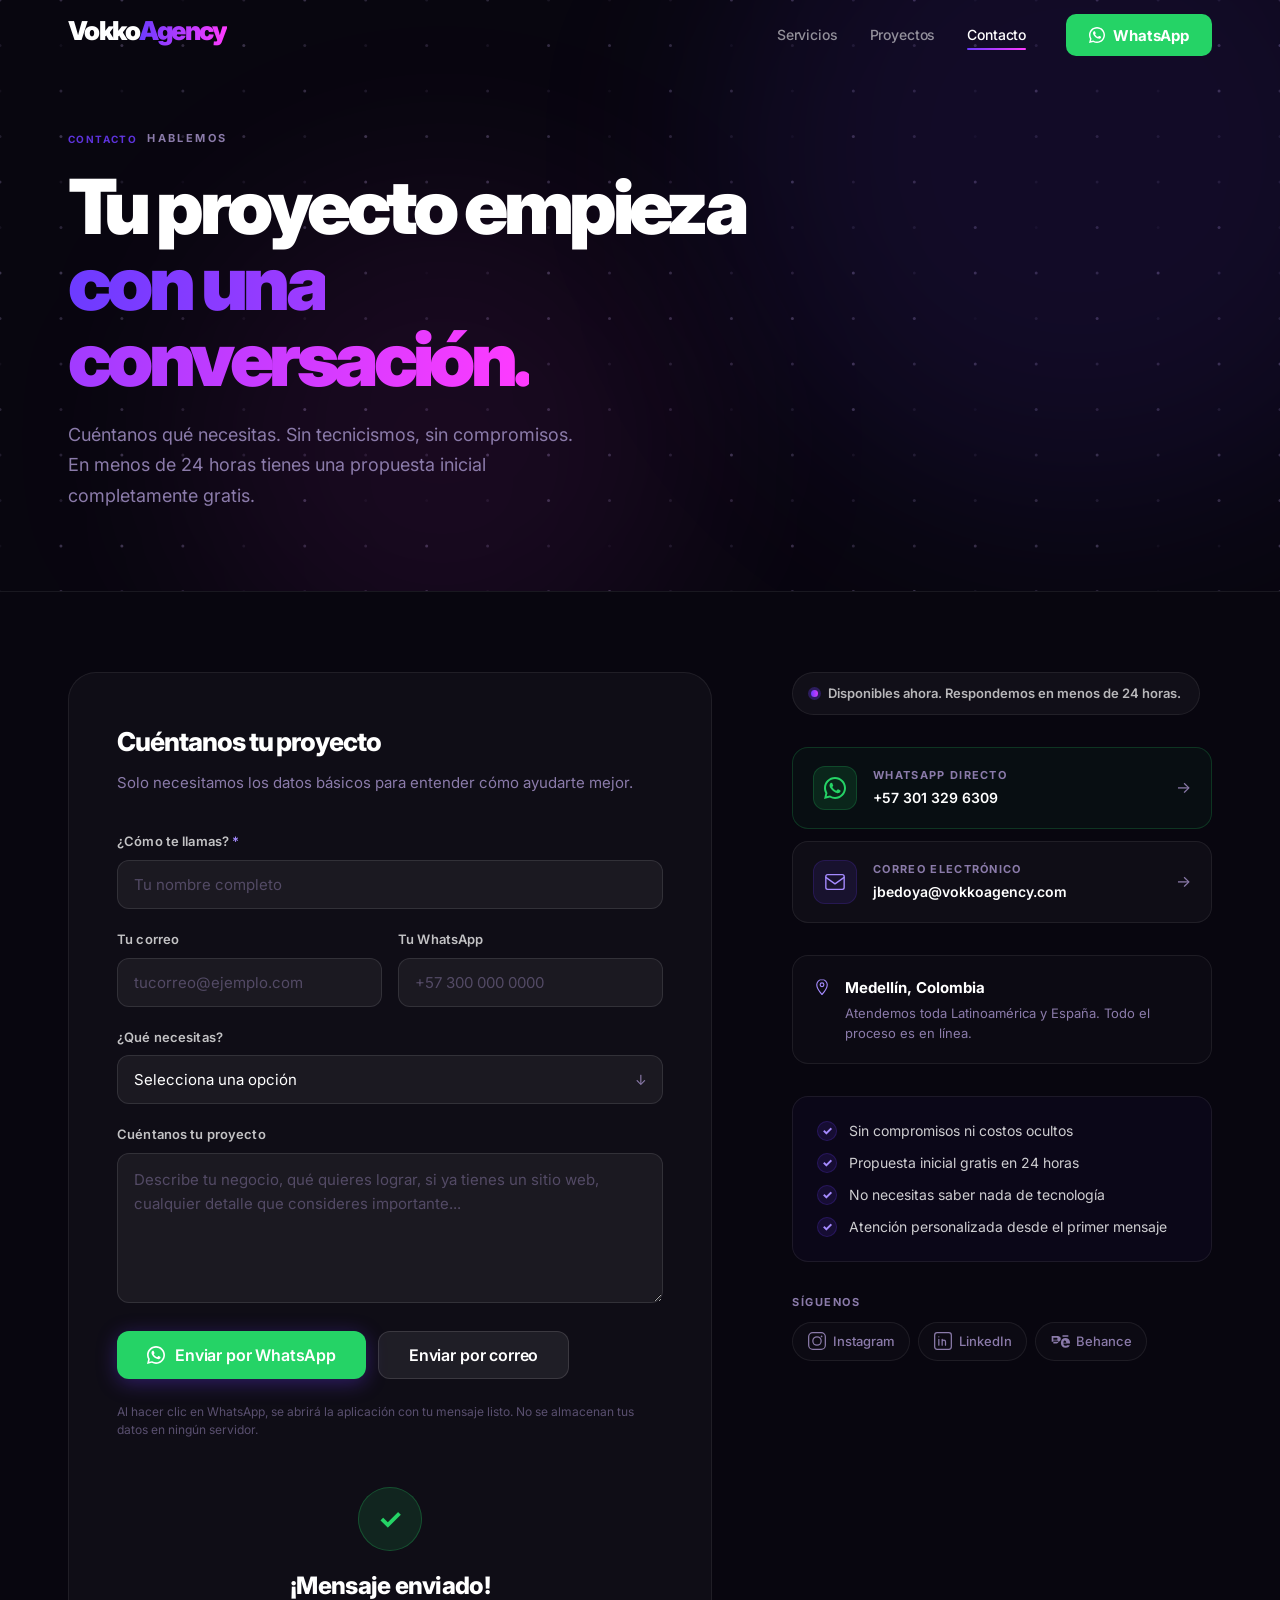
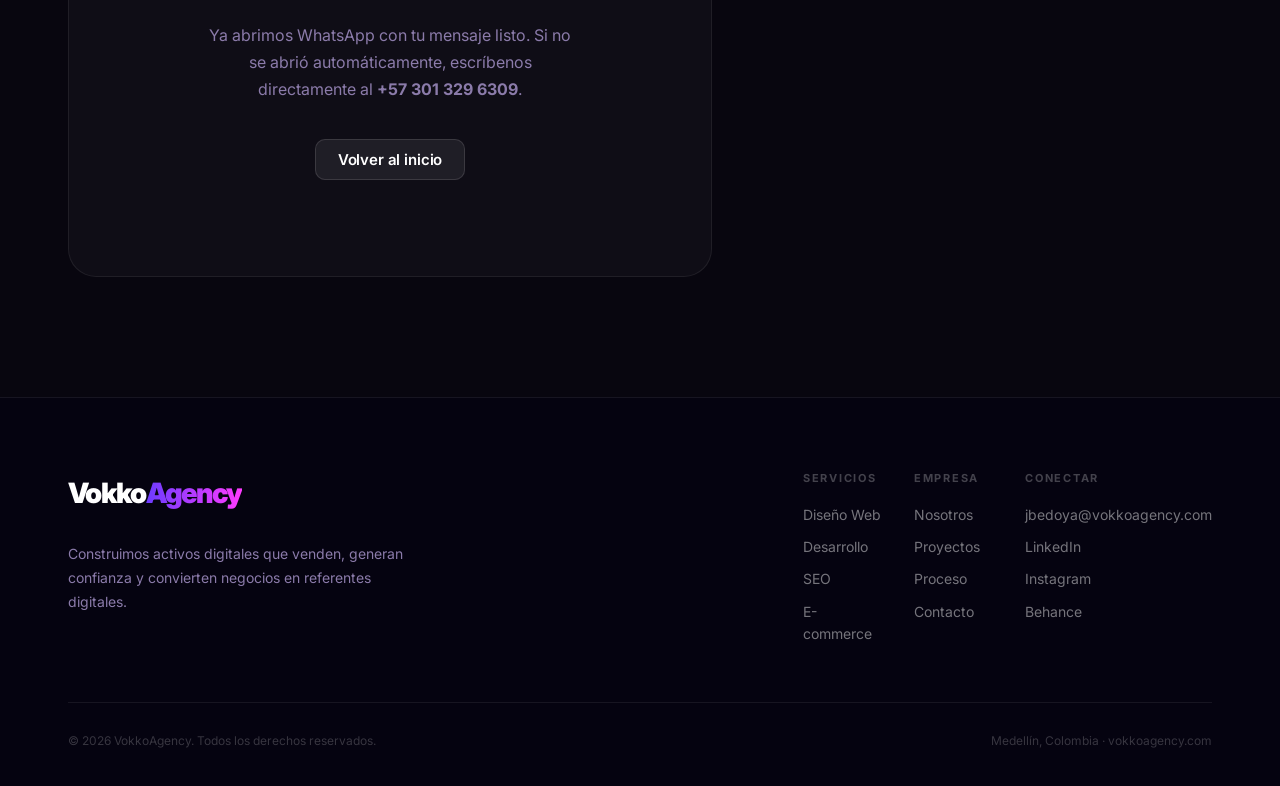
==== commit 35d0792b: "Actualiza menú de navegación en todas las páginas - Simplifica a solo 3 enlaces: Servicios | Proyect" ====
--- a/contacto.html
+++ b/contacto.html
@@ -31,12 +31,14 @@
       </a>
       <nav class="nav-links" aria-label="Navegación principal">
         <a href="servicios.html">Servicios</a>
-        <a href="index.html#proceso">Proceso</a>
         <a href="index.html#proyectos">Proyectos</a>
-        <a href="index.html#nosotros">Nosotros</a>
+        <a href="contacto.html" class="nav-active">Contacto</a>
       </nav>
       <div class="nav-actions">
-        <a href="contacto.html" class="btn btn-primary nav-active-btn">Hablemos →</a>
+        <a href="https://wa.me/573013296309" class="btn btn-whatsapp" target="_blank" rel="noopener noreferrer">
+          <svg width="16" height="16" viewBox="0 0 24 24" fill="currentColor" aria-hidden="true"><path d="M17.472 14.382c-.297-.149-1.758-.867-2.03-.967-.273-.099-.471-.148-.67.15-.197.297-.767.966-.94 1.164-.173.199-.347.223-.644.075-.297-.15-1.255-.463-2.39-1.475-.883-.788-1.48-1.761-1.653-2.059-.173-.297-.018-.458.13-.606.134-.133.298-.347.446-.52.149-.174.198-.298.298-.497.099-.198.05-.371-.025-.52-.075-.149-.669-1.612-.916-2.207-.242-.579-.487-.5-.669-.51-.173-.008-.371-.01-.57-.01-.198 0-.52.074-.792.372-.272.297-1.04 1.016-1.04 2.479 0 1.462 1.065 2.875 1.213 3.074.149.198 2.096 3.2 5.077 4.487.709.306 1.262.489 1.694.625.712.227 1.36.195 1.871.118.571-.085 1.758-.719 2.006-1.413.248-.694.248-1.289.173-1.413-.074-.124-.272-.198-.57-.347z"/><path d="M12.005 0C5.376 0 0 5.372 0 11.997c0 2.117.554 4.104 1.523 5.828L.057 23.925l6.256-1.439A11.938 11.938 0 0012.005 24C18.63 24 24 18.625 24 11.997 24 5.372 18.63 0 12.005 0zm0 21.818a9.814 9.814 0 01-5.003-1.368l-.358-.213-3.714.854.882-3.617-.235-.372A9.79 9.79 0 012.19 11.997c0-5.42 4.399-9.82 9.815-9.82 5.418 0 9.818 4.4 9.818 9.82 0 5.417-4.4 9.821-9.818 9.821z"/></svg>
+          WhatsApp
+        </a>
       </div>
       <button class="nav-hamburger" id="hamburger" aria-label="Abrir menú" aria-expanded="false">
         <span></span><span></span><span></span>
@@ -44,10 +46,9 @@
     </div>
     <div class="nav-mobile" id="mobileMenu" role="navigation" aria-label="Menú móvil">
       <a href="servicios.html">Servicios</a>
-      <a href="index.html#proceso">Proceso</a>
       <a href="index.html#proyectos">Proyectos</a>
-      <a href="index.html#nosotros">Nosotros</a>
-      <a href="contacto.html" class="btn btn-primary mobile-cta">Hablemos →</a>
+      <a href="contacto.html">Contacto</a>
+      <a href="https://wa.me/573013296309" class="btn btn-whatsapp mobile-cta" target="_blank" rel="noopener noreferrer">WhatsApp</a>
     </div>
   </header>
 
--- a/css/style.css
+++ b/css/style.css
@@ -245,6 +245,21 @@
 }
 .nav-links a:hover { color: #FFFFFF; }
 
+.nav-links a.nav-active {
+  color: #FFFFFF;
+  position: relative;
+}
+.nav-links a.nav-active::after {
+  content: '';
+  position: absolute;
+  bottom: -4px;
+  left: 0;
+  right: 0;
+  height: 2px;
+  background: var(--gradient);
+  border-radius: 2px;
+}
+
 .nav-actions { flex-shrink: 0; }
 
 .nav-hamburger {
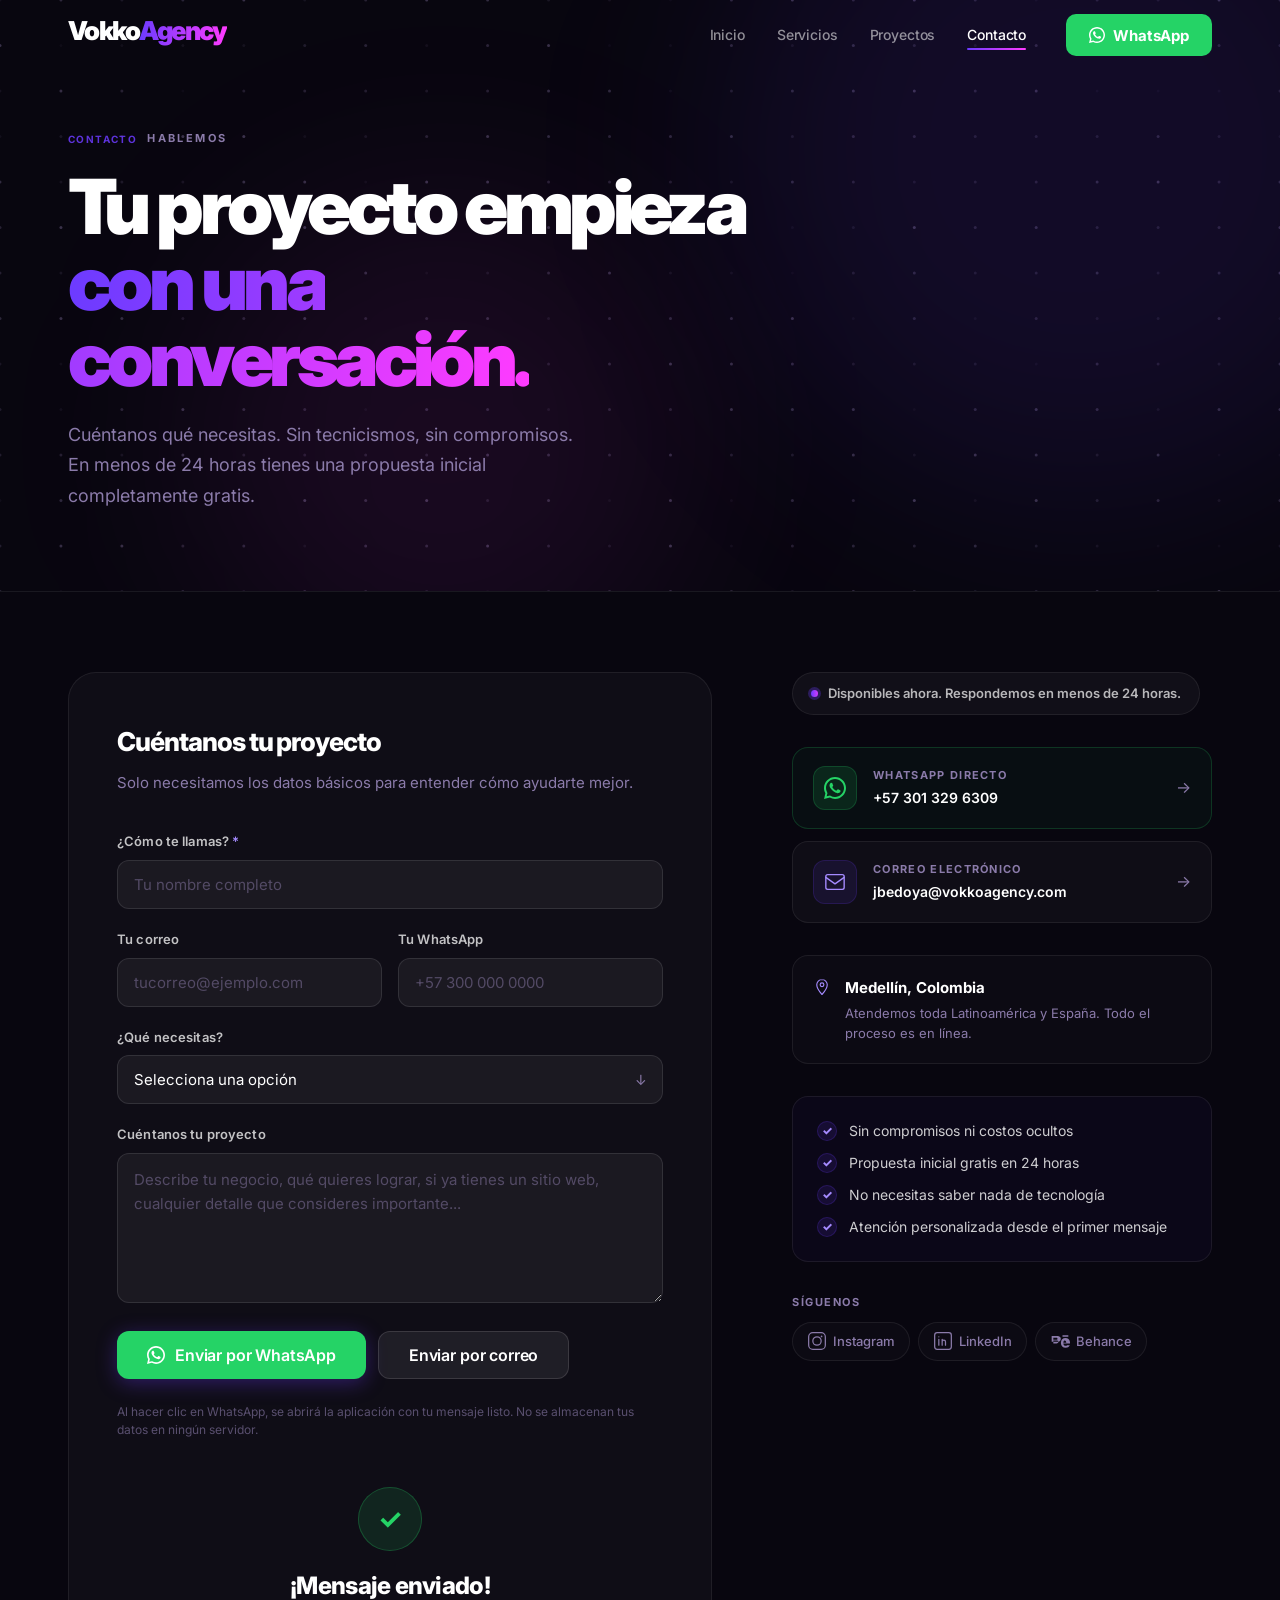
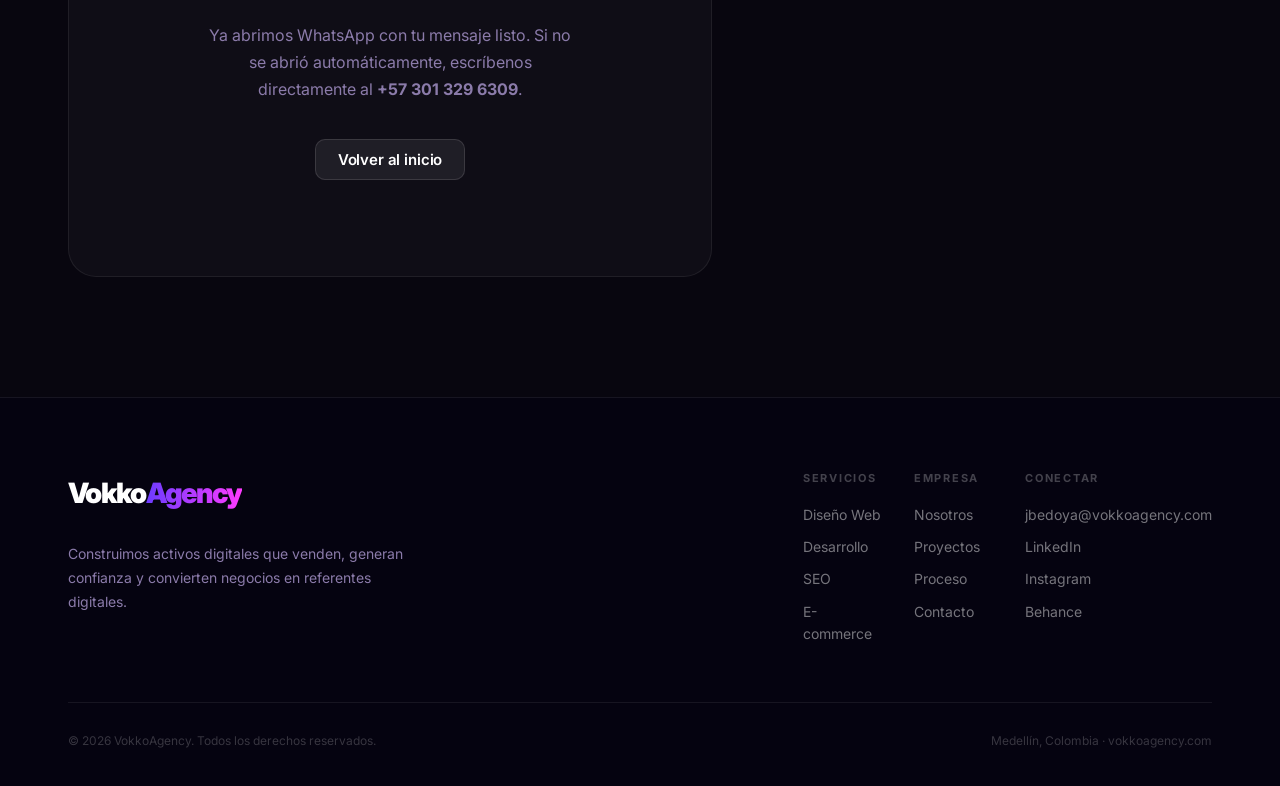
==== commit b389df22: "Agrega Inicio al menú de navegación en las tres páginas" ====
--- a/contacto.html
+++ b/contacto.html
@@ -30,6 +30,7 @@
         <span class="logo-vokko">Vokko</span><span class="logo-agency">Agency</span>
       </a>
       <nav class="nav-links" aria-label="Navegación principal">
+        <a href="index.html">Inicio</a>
         <a href="servicios.html">Servicios</a>
         <a href="index.html#proyectos">Proyectos</a>
         <a href="contacto.html" class="nav-active">Contacto</a>
@@ -45,6 +46,7 @@
       </button>
     </div>
     <div class="nav-mobile" id="mobileMenu" role="navigation" aria-label="Menú móvil">
+      <a href="index.html">Inicio</a>
       <a href="servicios.html">Servicios</a>
       <a href="index.html#proyectos">Proyectos</a>
       <a href="contacto.html">Contacto</a>
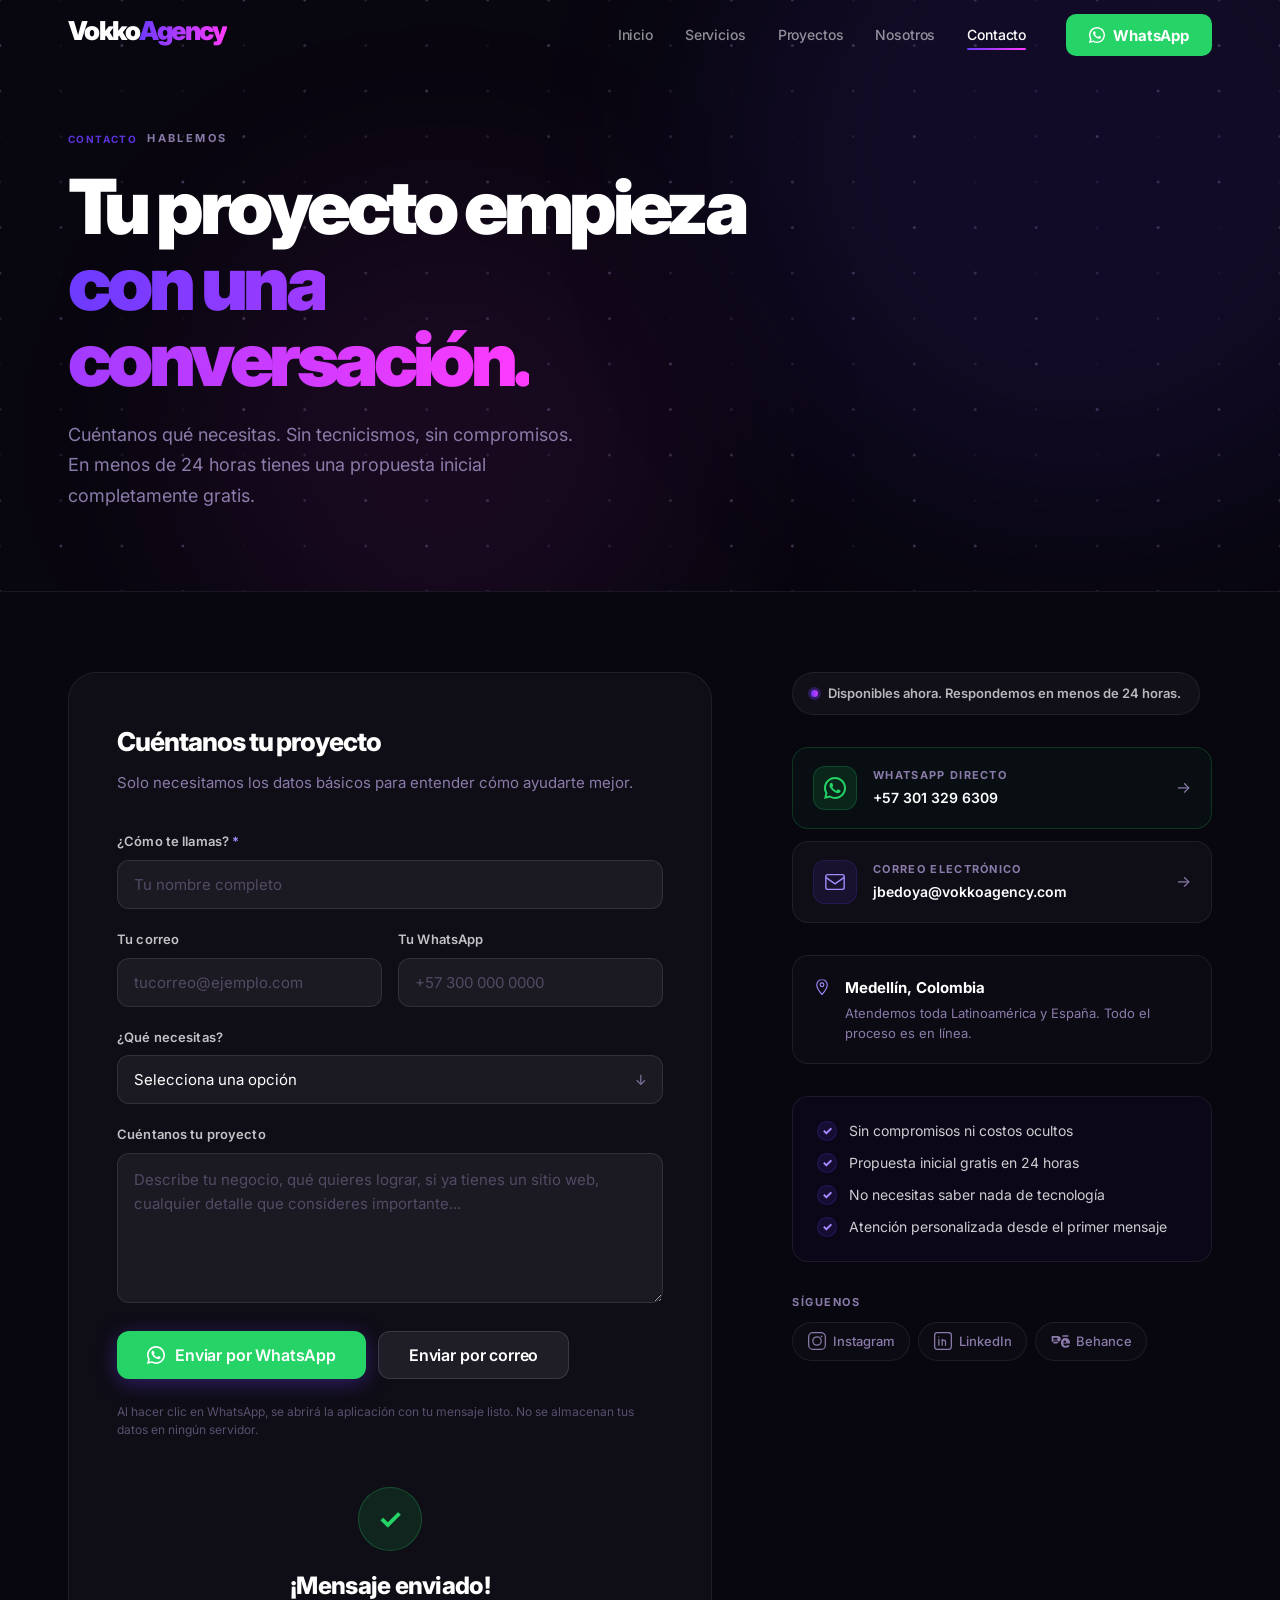
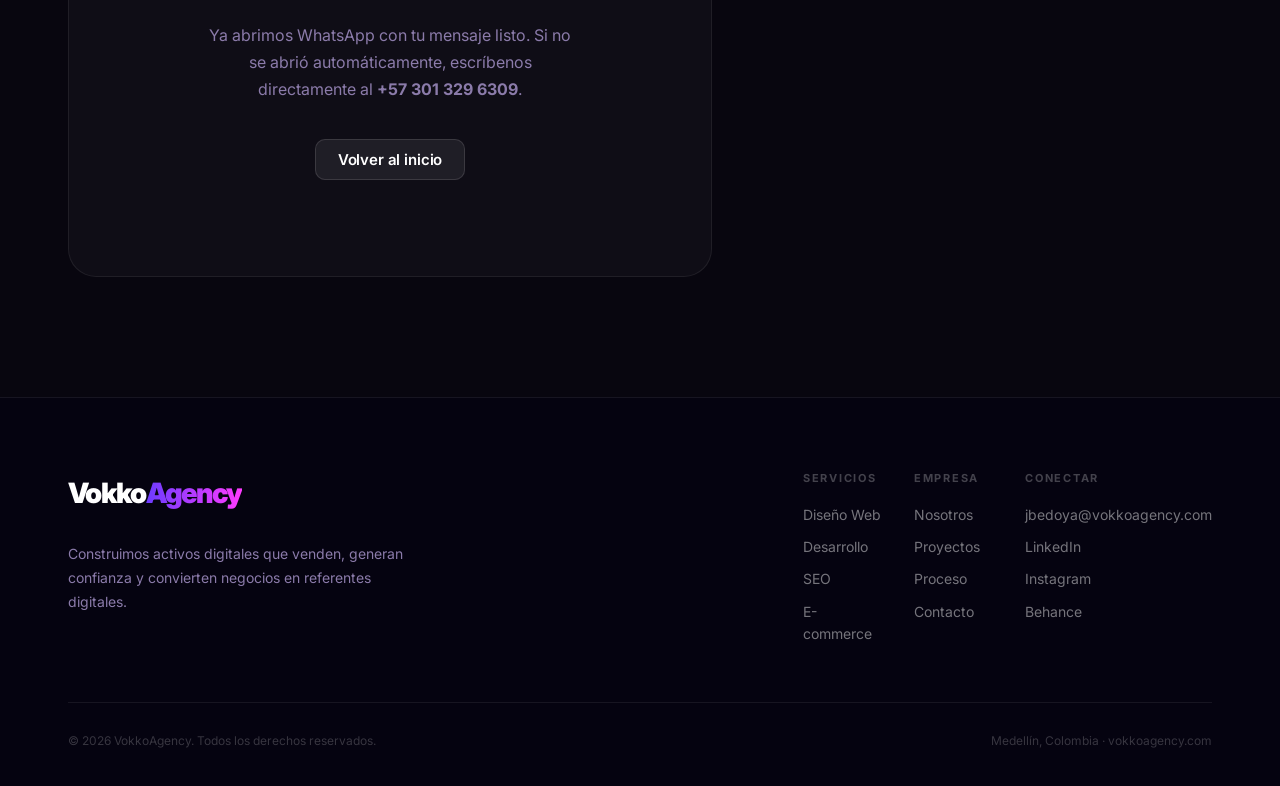
==== commit 78f18cf5: "Agrega página Nosotros y actualiza nav en todas las páginas - Página nosotros.html con sección funda" ====
--- a/contacto.html
+++ b/contacto.html
@@ -33,6 +33,7 @@
         <a href="index.html">Inicio</a>
         <a href="servicios.html">Servicios</a>
         <a href="index.html#proyectos">Proyectos</a>
+        <a href="nosotros.html">Nosotros</a>
         <a href="contacto.html" class="nav-active">Contacto</a>
       </nav>
       <div class="nav-actions">
@@ -49,6 +50,7 @@
       <a href="index.html">Inicio</a>
       <a href="servicios.html">Servicios</a>
       <a href="index.html#proyectos">Proyectos</a>
+      <a href="nosotros.html">Nosotros</a>
       <a href="contacto.html">Contacto</a>
       <a href="https://wa.me/573013296309" class="btn btn-whatsapp mobile-cta" target="_blank" rel="noopener noreferrer">WhatsApp</a>
     </div>
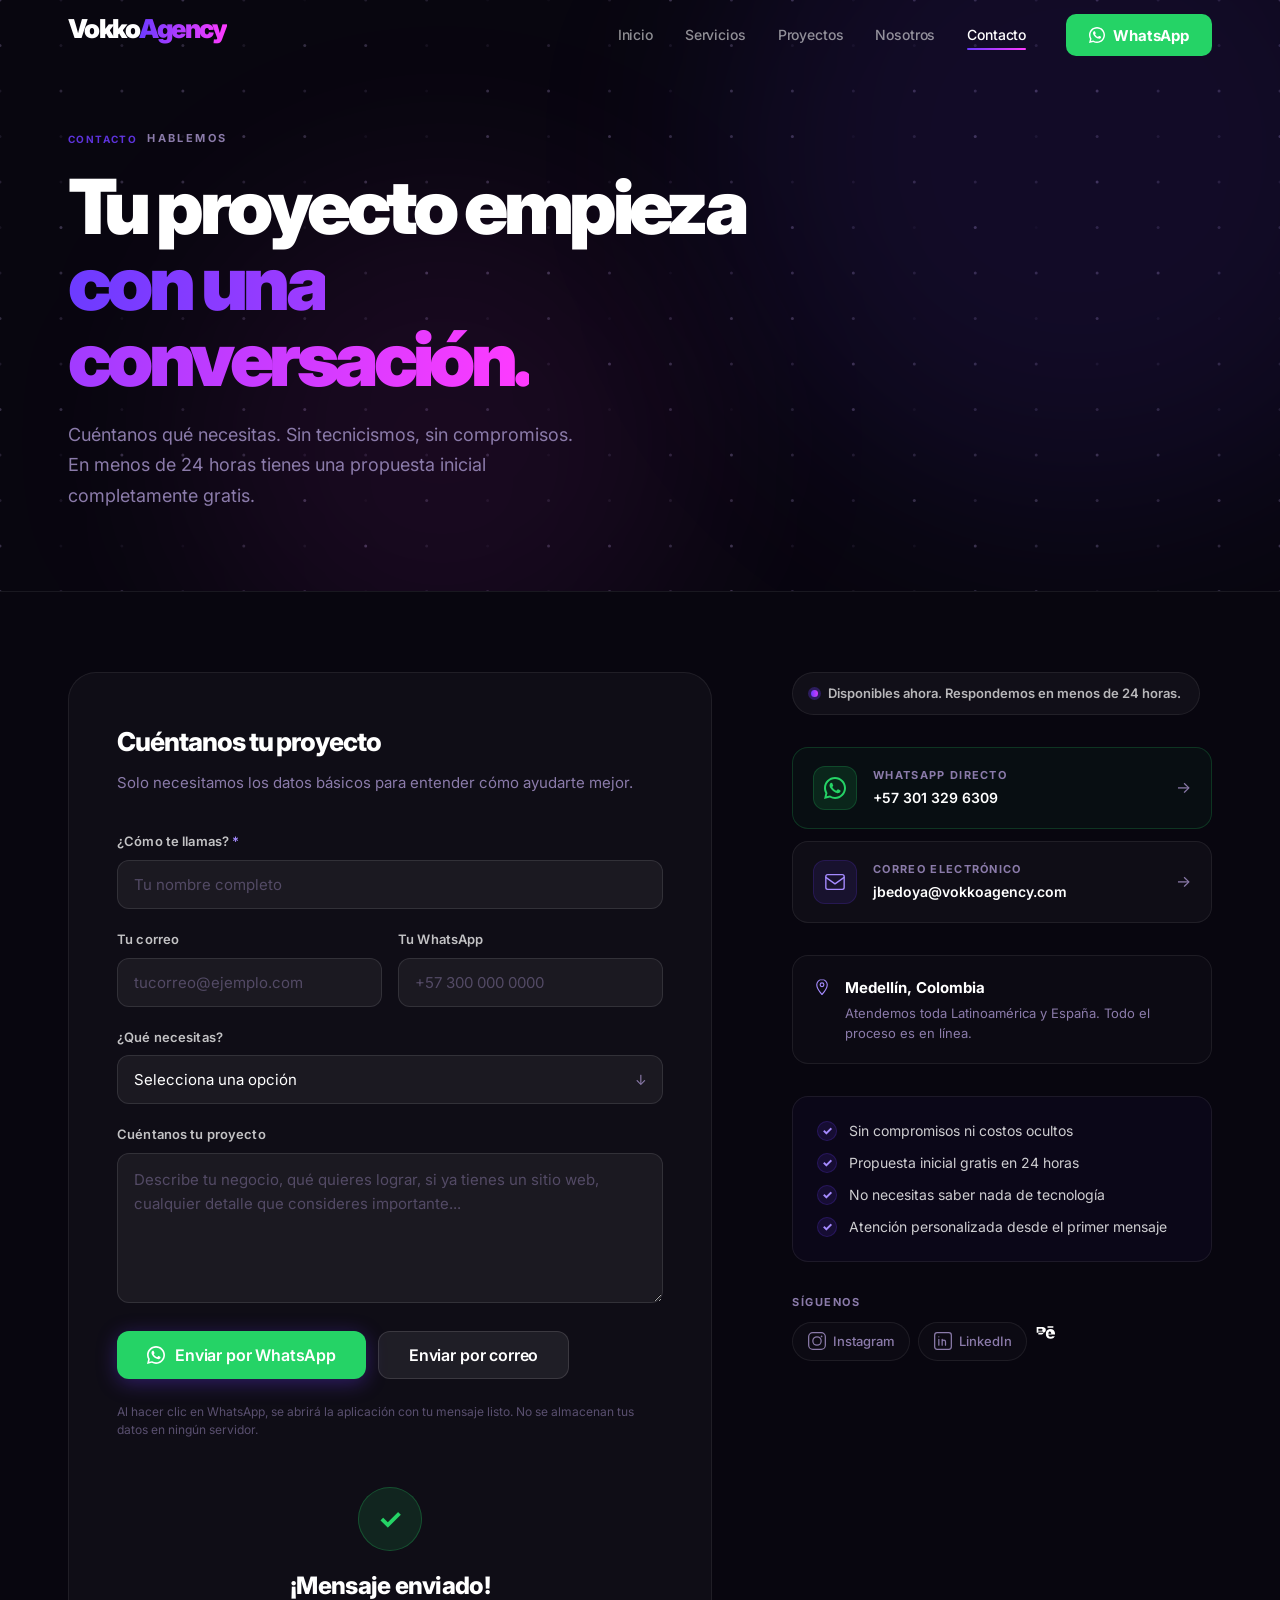
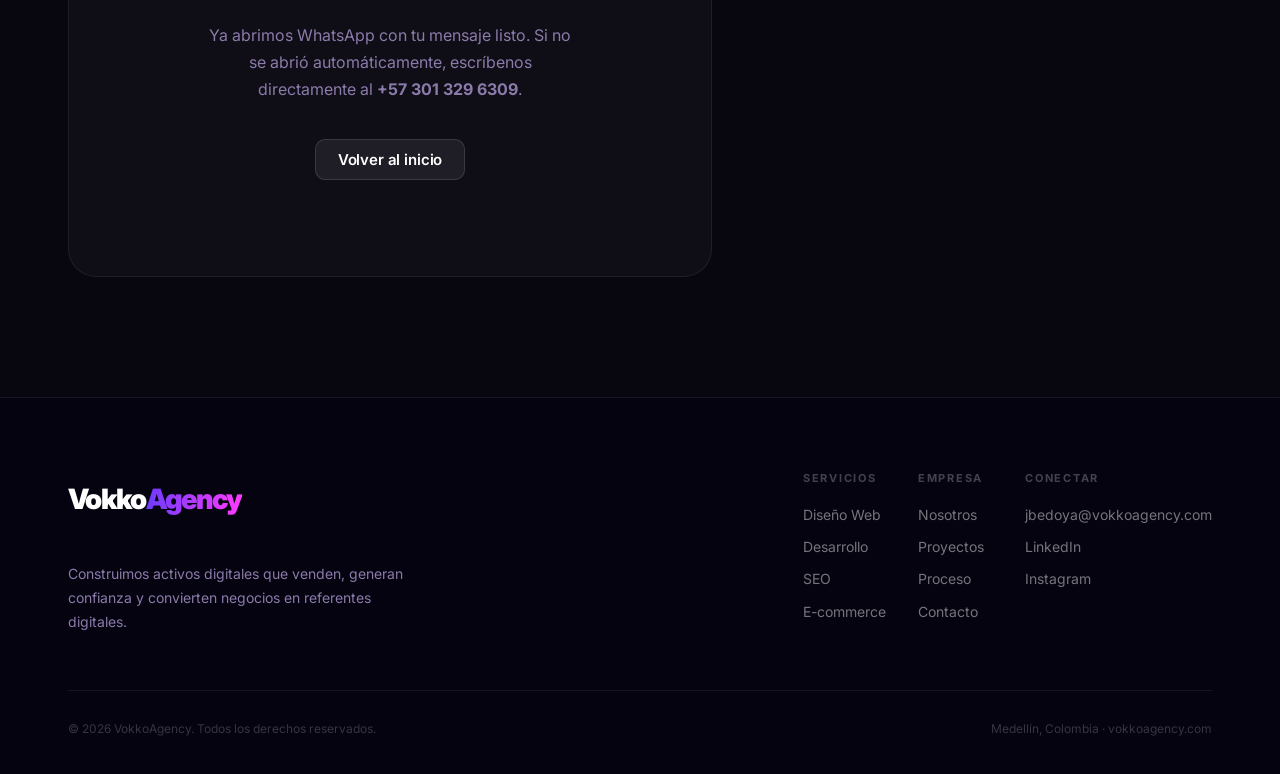
==== commit cb40fa52: "Add clean URL architecture, proyectos page, and fix footer/nav issues - Create .htaccess with Apache" ====
--- a/contacto.html
+++ b/contacto.html
@@ -7,10 +7,10 @@
   <title>Contacto | VokkoAgency · Hablemos de tu Proyecto</title>
   <meta name="description" content="¿Listo para tener el sitio web que tu negocio merece? Cuéntanos tu proyecto. En menos de 24 horas tienes una propuesta inicial sin costo ni compromiso." />
   <meta name="robots" content="index, follow" />
-  <link rel="canonical" href="https://vokkoagency.com/contacto.html" />
+  <link rel="canonical" href="https://vokkoagency.com/contacto" />
 
   <meta property="og:type" content="website" />
-  <meta property="og:url" content="https://vokkoagency.com/contacto.html" />
+  <meta property="og:url" content="https://vokkoagency.com/contacto" />
   <meta property="og:title" content="Contacto | VokkoAgency" />
   <meta property="og:description" content="Cuéntanos tu proyecto. En menos de 24 horas tienes una propuesta inicial sin costo ni compromiso." />
 
@@ -26,15 +26,15 @@
   <!-- NAV -->
   <header class="nav" id="nav" role="banner">
     <div class="nav-inner">
-      <a href="index.html" class="nav-logo" aria-label="VokkoAgency — Inicio">
+      <a href="/inicio" class="nav-logo" aria-label="VokkoAgency — Inicio">
         <span class="logo-vokko">Vokko</span><span class="logo-agency">Agency</span>
       </a>
       <nav class="nav-links" aria-label="Navegación principal">
-        <a href="index.html">Inicio</a>
-        <a href="servicios.html">Servicios</a>
-        <a href="index.html#proyectos">Proyectos</a>
-        <a href="nosotros.html">Nosotros</a>
-        <a href="contacto.html" class="nav-active">Contacto</a>
+        <a href="/inicio">Inicio</a>
+        <a href="/servicios">Servicios</a>
+        <a href="/proyectos">Proyectos</a>
+        <a href="/nosotros">Nosotros</a>
+        <a href="/contacto" class="nav-active">Contacto</a>
       </nav>
       <div class="nav-actions">
         <a href="https://wa.me/573013296309" class="btn btn-whatsapp" target="_blank" rel="noopener noreferrer">
@@ -47,11 +47,11 @@
       </button>
     </div>
     <div class="nav-mobile" id="mobileMenu" role="navigation" aria-label="Menú móvil">
-      <a href="index.html">Inicio</a>
-      <a href="servicios.html">Servicios</a>
-      <a href="index.html#proyectos">Proyectos</a>
-      <a href="nosotros.html">Nosotros</a>
-      <a href="contacto.html">Contacto</a>
+      <a href="/inicio">Inicio</a>
+      <a href="/servicios">Servicios</a>
+      <a href="/proyectos">Proyectos</a>
+      <a href="/nosotros">Nosotros</a>
+      <a href="/contacto">Contacto</a>
       <a href="https://wa.me/573013296309" class="btn btn-whatsapp mobile-cta" target="_blank" rel="noopener noreferrer">WhatsApp</a>
     </div>
   </header>
@@ -185,7 +185,7 @@
               <div class="success-icon" aria-hidden="true">✓</div>
               <h3 class="success-title">¡Mensaje enviado!</h3>
               <p class="success-desc">Ya abrimos WhatsApp con tu mensaje listo. Si no se abrió automáticamente, escríbenos directamente al <strong>+57 301 329 6309</strong>.</p>
-              <a href="index.html" class="btn btn-ghost" style="margin-top:20px;">Volver al inicio</a>
+              <a href="/inicio" class="btn btn-ghost" style="margin-top:20px;">Volver al inicio</a>
             </div>
 
           </div>
@@ -264,9 +264,7 @@
                   <svg width="20" height="20" viewBox="0 0 24 24" fill="none" stroke="currentColor" stroke-width="1.5" stroke-linecap="round" stroke-linejoin="round"><rect x="2" y="2" width="20" height="20" rx="3"/><path d="M7 10v7M7 7v.01M11 17v-4c0-1.1.9-2 2-2s2 .9 2 2v4M11 10v7"/></svg>
                   LinkedIn
                 </a>
-                <a href="#" class="info-social-link" rel="noopener noreferrer" aria-label="Behance">
                   <svg width="20" height="20" viewBox="0 0 24 24" fill="currentColor"><path d="M22 7h-7V5h7v2zm1.726 10c-.442 1.297-2.029 3-5.101 3-3.074 0-5.564-1.729-5.564-5.675 0-3.91 2.325-5.92 5.466-5.92 3.082 0 4.964 1.782 5.375 4.426.078.506.109 1.188.095 2.14H15.97c.13 3.211 3.483 3.312 4.588 2.029H23.726zm-7.726-3h3.543c-.148-1.547-1.045-2.5-1.743-2.5-.83 0-1.573.658-1.8 2.5zM9.621 6.096C11.747 6.557 13 7.74 13 9.456c0 2.56-2.166 3.544-4.543 3.544H2V6h6c1.064 0 1.279.022 1.621.096zM4 8v2.5h3.5C8.604 10.5 9 9.87 9 9.25c0-.621-.396-1.25-1.5-1.25H4zm0 4.5V15h3.892C9.004 15 10 14.386 10 13.25c0-1.135-.996-1.75-2.108-1.75H4z"/></svg>
-                  Behance
                 </a>
               </div>
             </div>
@@ -284,7 +282,7 @@
     <div class="container">
       <div class="footer-top">
         <div class="footer-brand">
-          <a href="index.html" class="nav-logo footer-logo" aria-label="VokkoAgency">
+          <a href="/inicio" class="nav-logo footer-logo" aria-label="VokkoAgency">
             <span class="logo-vokko">Vokko</span><span class="logo-agency">Agency</span>
           </a>
           <p class="footer-tagline">Construimos activos digitales que venden, generan confianza y convierten negocios en referentes digitales.</p>
@@ -292,24 +290,23 @@
         <nav class="footer-links" aria-label="Links del pie de página">
           <div class="footer-col">
             <div class="footer-col-title">Servicios</div>
-            <a href="servicios.html">Diseño Web</a>
-            <a href="servicios.html">Desarrollo</a>
-            <a href="servicios.html">SEO</a>
-            <a href="servicios.html">E-commerce</a>
+            <a href="/servicios">Diseño Web</a>
+            <a href="/servicios">Desarrollo</a>
+            <a href="/servicios">SEO</a>
+            <a href="/servicios">E-commerce</a>
           </div>
           <div class="footer-col">
             <div class="footer-col-title">Empresa</div>
-            <a href="index.html#nosotros">Nosotros</a>
-            <a href="index.html#proyectos">Proyectos</a>
-            <a href="index.html#proceso">Proceso</a>
-            <a href="contacto.html">Contacto</a>
+            <a href="/nosotros">Nosotros</a>
+            <a href="/proyectos">Proyectos</a>
+            <a href="/inicio#proceso">Proceso</a>
+            <a href="/contacto">Contacto</a>
           </div>
           <div class="footer-col">
             <div class="footer-col-title">Conectar</div>
             <a href="mailto:jbedoya@vokkoagency.com">jbedoya@vokkoagency.com</a>
             <a href="#" rel="noopener noreferrer">LinkedIn</a>
             <a href="#" rel="noopener noreferrer">Instagram</a>
-            <a href="#" rel="noopener noreferrer">Behance</a>
           </div>
         </nav>
       </div>
--- a/css/style.css
+++ b/css/style.css
@@ -216,8 +216,8 @@
   display: inline-flex;
   align-items: baseline;
   flex-shrink: 0;
-  line-height: 1.4;
-  padding: 4px 2px 6px 0;
+  line-height: 1.5;
+  padding: 6px 4px 10px 0;
 }
 
 .logo-vokko { color: #FFFFFF; }
@@ -226,7 +226,7 @@
   -webkit-background-clip: text;
   -webkit-text-fill-color: transparent;
   background-clip: text;
-  padding-bottom: 5px;
+  padding-bottom: 10px;
 }
 
 .nav-links {
@@ -1133,24 +1133,15 @@
   border-radius: 8px;
 }
 
-/* ── Soy Segundas mockup ── */
+/* ── Soy Segundas mockup (redesigned) ── */
 .pm-segundas {
-  background: #0D0A1A;
-  border: 1px solid rgba(255,255,255,0.06);
-  border-radius: 12px;
+  background: #090712;
+  border: 1px solid rgba(255,255,255,0.08);
+  border-radius: 14px;
   overflow: hidden;
   width: 100%;
-  max-width: 340px;
-}
-
-.pm-segundas .pm-bar {
-  height: auto;
-  background: #120F22;
-  border-bottom: 1px solid rgba(255,255,255,0.05);
-  display: flex;
-  align-items: center;
-  gap: 10px;
-  padding: 10px 14px;
+  max-width: 360px;
+  box-shadow: 0 20px 60px rgba(0,0,0,0.5);
 }
 
 .pm-bar-dots {
@@ -1167,6 +1158,10 @@
 .pm-bar-dots span:nth-child(1) { background: #FF5F57; }
 .pm-bar-dots span:nth-child(2) { background: #FEBC2E; }
 .pm-bar-dots span:nth-child(3) { background: #28C840; }
+
+.pm-bar-dots-light span:nth-child(1) { background: #FF5F57; }
+.pm-bar-dots-light span:nth-child(2) { background: #FEBC2E; }
+.pm-bar-dots-light span:nth-child(3) { background: #28C840; }
 
 .pm-bar-url {
   background: rgba(255,255,255,0.06);
@@ -1178,169 +1173,576 @@
   font-family: monospace;
 }
 
-.pm-search-row {
-  display: flex;
-  gap: 8px;
-  margin-bottom: 14px;
-}
-
-.pm-search-box {
+.pm-bar-url-light {
+  background: rgba(0,0,0,0.06);
+  color: rgba(0,0,0,0.3);
+}
+
+.pm-segundas .pm-bar {
+  height: auto;
+  background: #0F0C1F;
+  border-bottom: 1px solid rgba(255,255,255,0.06);
+  display: flex;
+  align-items: center;
+  gap: 10px;
+  padding: 10px 14px;
+}
+
+.pm-bar-dark {
+  height: auto;
+  background: #0D0603 !important;
+  border-bottom: 1px solid rgba(255,255,255,0.04) !important;
+  display: flex !important;
+  align-items: center !important;
+  gap: 10px !important;
+  padding: 10px 14px !important;
+}
+
+/* Soy Segundas — site nav */
+.pm-seg-nav {
+  background: #0C0918;
+  padding: 9px 14px;
+  display: flex;
+  align-items: center;
+  justify-content: space-between;
+  border-bottom: 1px solid rgba(255,255,255,0.04);
+}
+
+.pm-seg-logo {
+  width: 76px;
+  height: 9px;
+  background: linear-gradient(90deg, #FF6B1A 0%, #FF9B3A 100%);
+  border-radius: 5px;
+}
+
+.pm-seg-navlinks {
+  display: flex;
+  gap: 10px;
+  align-items: center;
+}
+
+.pm-seg-navlink {
+  width: 26px;
+  height: 5px;
+  background: rgba(255,255,255,0.15);
+  border-radius: 3px;
+}
+
+.pm-seg-navbtn {
+  width: 40px;
+  height: 18px;
+  background: linear-gradient(90deg, #FF6B1A, #FF9B3A);
+  border-radius: 9px;
+}
+
+/* Soy Segundas — hero section */
+.pm-car-hero {
+  background: linear-gradient(140deg, #0E0B1C 0%, #1A0D2E 45%, #120920 100%);
+  padding: 14px 16px 12px;
+  position: relative;
+  overflow: hidden;
+  min-height: 86px;
+}
+
+.pm-car-hero::before {
+  content: '';
+  position: absolute;
+  bottom: 0;
+  right: 0;
+  width: 160px;
+  height: 64px;
+  background: linear-gradient(135deg, transparent 0%, rgba(255,107,26,0.12) 100%);
+  clip-path: polygon(25% 0%, 100% 0%, 100% 100%, 0% 100%);
+}
+
+.pm-car-hero::after {
+  content: '';
+  position: absolute;
+  bottom: 6px;
+  right: 16px;
+  width: 120px;
+  height: 30px;
+  background: linear-gradient(90deg, rgba(255,107,26,0.06) 0%, rgba(255,155,58,0.14) 100%);
+  border-radius: 60px 60px 0 0;
+  border-top: 1.5px solid rgba(255,107,26,0.2);
+}
+
+.pm-car-title {
+  width: 72%;
+  height: 13px;
+  background: rgba(255,255,255,0.18);
+  border-radius: 6px;
+  margin-bottom: 8px;
+}
+
+.pm-car-sub {
+  width: 52%;
+  height: 8px;
+  background: rgba(255,255,255,0.07);
+  border-radius: 4px;
+  margin-bottom: 12px;
+}
+
+.pm-car-cta {
+  width: 72px;
+  height: 22px;
+  background: linear-gradient(90deg, #FF6B1A, #FF9B3A);
+  border-radius: 11px;
+}
+
+/* Soy Segundas — search bar */
+.pm-seg-search {
+  display: flex;
+  gap: 6px;
+  padding: 9px 14px;
+  background: #0B0918;
+  border-top: 1px solid rgba(255,255,255,0.04);
+  border-bottom: 1px solid rgba(255,255,255,0.04);
+}
+
+.pm-seg-filter {
   flex: 1;
-  height: 28px;
-  background: rgba(255,255,255,0.06);
-  border-radius: 7px;
+  height: 22px;
+  background: rgba(255,255,255,0.05);
   border: 1px solid rgba(255,255,255,0.08);
-}
-
-.pm-search-btn {
-  width: 48px;
-  height: 28px;
-  background: linear-gradient(90deg, rgba(108,59,255,0.5), rgba(255,59,255,0.5));
-  border-radius: 7px;
-}
-
-.pm-vehicle-grid {
+  border-radius: 6px;
+}
+
+.pm-seg-searchbtn {
+  width: 36px;
+  height: 22px;
+  background: linear-gradient(90deg, #FF6B1A, #FF9B3A);
+  border-radius: 6px;
+  flex-shrink: 0;
+}
+
+/* Soy Segundas — vehicle grid */
+.pm-seg-grid {
   display: grid;
   grid-template-columns: repeat(3, 1fr);
   gap: 8px;
-}
-
-.pm-vehicle-card {
+  padding: 12px 14px 14px;
+  background: #0C0919;
+}
+
+.pm-seg-card {
   background: rgba(255,255,255,0.04);
-  border: 1px solid rgba(255,255,255,0.05);
+  border: 1px solid rgba(255,255,255,0.06);
   border-radius: 8px;
   overflow: hidden;
 }
 
-.pm-vehicle-img {
-  height: 44px;
-  background: linear-gradient(135deg, rgba(108,59,255,0.12), rgba(255,59,255,0.08));
-}
-
-.pm-vehicle-info {
+.pm-seg-car-img {
+  height: 48px;
+  background: linear-gradient(140deg, #1A0F2E 0%, #2D1A50 55%, #1A0F2E 100%);
+  position: relative;
+  overflow: hidden;
+}
+
+.pm-seg-car-img::after {
+  content: '';
+  position: absolute;
+  bottom: 0;
+  left: 50%;
+  transform: translateX(-50%);
+  width: 78%;
+  height: 20px;
+  background: rgba(255,107,26,0.1);
+  border-radius: 50% 50% 0 0;
+}
+
+.pm-seg-car-img-2 {
+  background: linear-gradient(140deg, #0A1A2E 0%, #0E2844 55%, #0A1A2E 100%);
+}
+
+.pm-seg-car-img-3 {
+  background: linear-gradient(140deg, #1A1A0A 0%, #2E2E10 55%, #1A1A0A 100%);
+}
+
+.pm-seg-card-info {
   padding: 7px 8px;
-  display: flex;
-  flex-direction: column;
-  gap: 5px;
-}
-
-.pm-v-title {
+}
+
+.pm-seg-car-name {
+  width: 85%;
+  height: 6px;
+  background: rgba(255,255,255,0.13);
+  border-radius: 3px;
+  margin-bottom: 4px;
+}
+
+.pm-seg-car-year {
+  width: 55%;
+  height: 5px;
+  background: rgba(255,255,255,0.07);
+  border-radius: 3px;
+  margin-bottom: 5px;
+}
+
+.pm-seg-car-price {
+  width: 65%;
   height: 7px;
-  width: 85%;
-  background: rgba(255,255,255,0.12);
-  border-radius: 4px;
-}
-
-.pm-v-price {
-  height: 6px;
-  width: 60%;
-  background: rgba(108,59,255,0.35);
-  border-radius: 4px;
-}
-
-/* ── Hacienda Sazón mockup ── */
+  background: linear-gradient(90deg, rgba(255,107,26,0.55), rgba(255,155,58,0.55));
+  border-radius: 3px;
+}
+
+/* ── Hacienda Sazón mockup (redesigned) ── */
 .pm-sazon {
-  background: #1C0F0A;
-  border: 1px solid rgba(255,255,255,0.06);
-  border-radius: 12px;
+  background: #120806;
+  border: 1px solid rgba(255,255,255,0.07);
+  border-radius: 14px;
   overflow: hidden;
   width: 100%;
-  max-width: 240px;
-}
-
-.pm-sazon .pm-bar {
-  background: #120A06;
-  border-bottom: 1px solid rgba(255,255,255,0.05);
-}
-
-.pm-hero-img {
-  width: 100%;
-  height: 80px;
-  background: linear-gradient(135deg, #3D1A08 0%, #6B2D0E 50%, #3D1A08 100%);
+  max-width: 260px;
+  box-shadow: 0 20px 60px rgba(0,0,0,0.5);
+}
+
+/* Sazón — site nav */
+.pm-saz-nav {
+  background: #160A05;
+  padding: 9px 14px;
+  display: flex;
+  align-items: center;
+  justify-content: space-between;
+  border-bottom: 1px solid rgba(255,255,255,0.04);
+}
+
+.pm-saz-logo {
+  width: 66px;
+  height: 8px;
+  background: linear-gradient(90deg, #D97706, #F59E0B);
+  border-radius: 4px;
+}
+
+.pm-saz-navlinks {
+  display: flex;
+  gap: 7px;
+}
+
+.pm-saz-navlink {
+  width: 20px;
+  height: 5px;
+  background: rgba(255,255,255,0.12);
+  border-radius: 3px;
+}
+
+/* Sazón — hero food image */
+.pm-saz-hero {
+  height: 88px;
+  background: linear-gradient(160deg, #3D1A06 0%, #7A3510 40%, #4A1E08 70%, #2A0E04 100%);
   position: relative;
   overflow: hidden;
-}
-
-.pm-hero-img::after {
+  display: flex;
+  align-items: flex-end;
+  padding: 0 14px 12px;
+}
+
+.pm-saz-hero::before {
+  content: '';
+  position: absolute;
+  top: 10px;
+  right: 16px;
+  width: 52px;
+  height: 52px;
+  background: radial-gradient(circle, rgba(245,158,11,0.25) 0%, rgba(217,119,6,0.1) 55%, transparent 80%);
+  border-radius: 50%;
+}
+
+.pm-saz-hero::after {
   content: '';
   position: absolute;
   inset: 0;
-  background: linear-gradient(to bottom, transparent 40%, rgba(28,15,10,0.8));
-}
-
-.pm-sazon .pm-body {
-  padding: 14px;
-}
-
-.pm-sazon .pm-title {
-  background: rgba(255,255,255,0.14);
-  height: 10px;
-  width: 70%;
-  margin-bottom: 12px;
-}
-
-.pm-menu-row {
-  display: flex;
-  flex-direction: column;
-  gap: 7px;
-  margin-bottom: 12px;
-}
-
-.pm-menu-item {
-  height: 8px;
-  background: rgba(255,255,255,0.07);
+  background: linear-gradient(to top, rgba(22,10,5,0.9) 0%, transparent 55%);
+}
+
+.pm-saz-hero-text {
+  position: relative;
+  z-index: 2;
+}
+
+.pm-saz-hero-title {
+  width: 82px;
+  height: 9px;
+  background: rgba(255,255,255,0.9);
   border-radius: 4px;
-  border-left: 2px solid rgba(200,100,30,0.6);
-  padding-left: 6px;
-}
-
-.pm-menu-item:nth-child(2) { width: 85%; }
-.pm-menu-item:nth-child(3) { width: 70%; }
-
-/* ── Casa Palau Atelier mockup ── */
-.pm-palau {
-  background: #FAFAF8;
-  border: 1px solid rgba(0,0,0,0.06);
-  border-radius: 12px;
-  overflow: hidden;
-  width: 100%;
-  max-width: 240px;
-}
-
-.pm-palau .pm-body {
-  padding: 14px;
-}
-
-.pm-product-grid {
+  margin-bottom: 5px;
+}
+
+.pm-saz-hero-sub {
+  width: 56px;
+  height: 6px;
+  background: rgba(245,158,11,0.75);
+  border-radius: 3px;
+}
+
+/* Sazón — category tabs */
+.pm-saz-cats {
+  display: flex;
+  gap: 6px;
+  padding: 9px 14px;
+  background: #140908;
+  border-bottom: 1px solid rgba(255,255,255,0.04);
+}
+
+.pm-saz-cat {
+  height: 18px;
+  border-radius: 9px;
+  background: rgba(255,255,255,0.05);
+  border: 1px solid rgba(255,255,255,0.08);
+  flex: 1;
+}
+
+.pm-saz-cat.active {
+  background: linear-gradient(90deg, rgba(217,119,6,0.28), rgba(245,158,11,0.28));
+  border-color: rgba(245,158,11,0.3);
+}
+
+/* Sazón — food cards */
+.pm-saz-body {
+  padding: 11px 14px 14px;
+  background: #120806;
+}
+
+.pm-saz-foodgrid {
   display: grid;
   grid-template-columns: 1fr 1fr;
   gap: 8px;
-}
-
-.pm-product-card {
+  margin-bottom: 10px;
+}
+
+.pm-saz-foodcard {
+  background: rgba(255,255,255,0.04);
+  border: 1px solid rgba(255,255,255,0.06);
+  border-radius: 8px;
+  overflow: hidden;
+}
+
+.pm-saz-food-img {
+  height: 44px;
+  background: radial-gradient(circle at 45% 45%, rgba(217,119,6,0.3) 0%, rgba(151,73,12,0.2) 55%, transparent 80%),
+              linear-gradient(135deg, #2A1206 0%, #3D1A08 100%);
+}
+
+.pm-saz-food-img-2 {
+  background: radial-gradient(circle at 55% 40%, rgba(180,80,20,0.35) 0%, rgba(100,45,10,0.2) 55%, transparent 80%),
+              linear-gradient(135deg, #241008 0%, #381A0A 100%);
+}
+
+.pm-saz-food-info {
+  padding: 7px 8px;
+}
+
+.pm-saz-food-name {
+  width: 76%;
+  height: 6px;
+  background: rgba(255,255,255,0.14);
+  border-radius: 3px;
+  margin-bottom: 4px;
+}
+
+.pm-saz-food-price {
+  width: 50%;
+  height: 6px;
+  background: linear-gradient(90deg, rgba(217,119,6,0.6), rgba(245,158,11,0.6));
+  border-radius: 3px;
+}
+
+.pm-saz-reserve {
+  width: 100%;
+  height: 24px;
+  background: linear-gradient(90deg, #D97706, #F59E0B);
+  border-radius: 8px;
+}
+
+/* ── Casa Palau Atelier mockup (redesigned) ── */
+.pm-palau {
+  background: #FAFAF8;
+  border: 1px solid rgba(0,0,0,0.07);
+  border-radius: 14px;
+  overflow: hidden;
+  width: 100%;
+  max-width: 260px;
+  box-shadow: 0 20px 60px rgba(0,0,0,0.15);
+}
+
+/* Palau — browser bar */
+.pm-palau .pm-bar-light {
+  background: #F5F5F3;
+  border-bottom: 1px solid rgba(0,0,0,0.06);
+  display: flex;
+  align-items: center;
+  gap: 10px;
+  padding: 10px 14px;
+  height: auto;
+}
+
+/* Palau — site nav */
+.pm-pal-nav {
+  background: #FFFFFF;
+  padding: 9px 14px;
+  display: flex;
+  align-items: center;
+  justify-content: space-between;
+  border-bottom: 1px solid rgba(0,0,0,0.06);
+}
+
+.pm-pal-logo {
+  width: 68px;
+  height: 7px;
+  background: rgba(0,0,0,0.75);
+  border-radius: 3px;
+}
+
+.pm-pal-navlinks {
+  display: flex;
+  gap: 8px;
+}
+
+.pm-pal-navlink {
+  width: 22px;
+  height: 5px;
+  background: rgba(0,0,0,0.12);
+  border-radius: 3px;
+}
+
+/* Palau — fashion banner */
+.pm-pal-banner {
+  height: 82px;
+  background: linear-gradient(140deg, #F0ECE4 0%, #E8E0D0 55%, #F2EEE6 100%);
+  position: relative;
+  overflow: hidden;
+  display: flex;
+  align-items: center;
+  padding: 0 14px;
+}
+
+.pm-pal-banner::before {
+  content: '';
+  position: absolute;
+  right: 14px;
+  top: 50%;
+  transform: translateY(-50%);
+  width: 52px;
+  height: 62px;
+  background: linear-gradient(165deg, #D4C5A9 0%, #C4B595 100%);
+  border-radius: 5px 5px 0 0;
+  clip-path: polygon(8% 0%, 92% 0%, 100% 100%, 0% 100%);
+}
+
+.pm-pal-banner-text {
+  z-index: 2;
+}
+
+.pm-pal-banner-title {
+  width: 82px;
+  height: 9px;
+  background: rgba(0,0,0,0.5);
+  border-radius: 4px;
+  margin-bottom: 6px;
+}
+
+.pm-pal-banner-sub {
+  width: 56px;
+  height: 6px;
+  background: rgba(0,0,0,0.2);
+  border-radius: 3px;
+  margin-bottom: 9px;
+}
+
+.pm-pal-banner-cta {
+  width: 66px;
+  height: 18px;
+  background: rgba(0,0,0,0.75);
+  border-radius: 9px;
+}
+
+/* Palau — filter bar */
+.pm-pal-filters {
+  display: flex;
+  gap: 6px;
+  padding: 8px 14px;
+  background: #FAFAF8;
+  border-bottom: 1px solid rgba(0,0,0,0.05);
+}
+
+.pm-pal-filter {
+  height: 18px;
+  border-radius: 9px;
+  border: 1px solid rgba(0,0,0,0.1);
+  background: transparent;
+  flex: 1;
+}
+
+.pm-pal-filter.active {
+  background: rgba(0,0,0,0.07);
+  border-color: rgba(0,0,0,0.18);
+}
+
+/* Palau — product grid */
+.pm-pal-body {
+  padding: 10px 14px 14px;
+  background: #FAFAF8;
+}
+
+.pm-pal-grid {
+  display: grid;
+  grid-template-columns: 1fr 1fr;
+  gap: 8px;
+}
+
+.pm-pal-productcard {
   display: flex;
   flex-direction: column;
   gap: 5px;
 }
 
-.pm-product-img {
-  height: 54px;
-  background: linear-gradient(135deg, #F0EDE8, #E8E3DC);
-  border-radius: 6px;
-}
-
-.pm-p-name {
-  height: 7px;
+.pm-pal-product-img {
+  height: 62px;
+  border-radius: 8px;
+  position: relative;
+  overflow: hidden;
+}
+
+.pm-pal-product-img::after {
+  content: '';
+  position: absolute;
+  bottom: 8px;
+  left: 50%;
+  transform: translateX(-50%);
+  width: 38%;
+  height: 58%;
+  background: rgba(100,80,50,0.18);
+  border-radius: 3px;
+}
+
+.pm-pal-product-img-1 {
+  background: linear-gradient(160deg, #EAE3DC 0%, #D8CFC4 100%);
+}
+
+.pm-pal-product-img-2 {
+  background: linear-gradient(160deg, #D4DDEA 0%, #C2CFDE 100%);
+}
+
+.pm-pal-product-img-3 {
+  background: linear-gradient(160deg, #E8E4D8 0%, #DCD6C8 100%);
+}
+
+.pm-pal-product-img-4 {
+  background: linear-gradient(160deg, #DCDCEA 0%, #CACAE0 100%);
+}
+
+.pm-pal-product-name {
   width: 80%;
-  background: rgba(0,0,0,0.1);
-  border-radius: 4px;
-}
-
-.pm-p-price {
   height: 6px;
+  background: rgba(0,0,0,0.14);
+  border-radius: 3px;
+}
+
+.pm-pal-product-price {
   width: 50%;
-  background: rgba(0,0,0,0.06);
-  border-radius: 4px;
+  height: 6px;
+  background: rgba(185,148,60,0.55);
+  border-radius: 3px;
 }
 
 .projects-cta {
@@ -1526,9 +1928,12 @@
 
 .footer-logo {
   font-size: 28px;
+  font-weight: 900;
+  letter-spacing: -0.06em;
+  line-height: 1.5;
   display: inline-flex;
   align-items: baseline;
-  padding: 4px 2px 6px 0;
+  padding: 8px 6px 14px 0;
   margin-bottom: 18px;
 }
 
@@ -1565,6 +1970,7 @@
   color: rgba(255,255,255,0.45);
   font-weight: 400;
   transition: color 0.2s;
+  white-space: nowrap;
 }
 .footer-col a:hover { color: #FFFFFF; }
 
@@ -1690,3 +2096,71 @@
 
   .footer-links { grid-template-columns: 1fr; }
 }
+
+/* =====================================================
+   PROJECTS PAGE HERO
+   ===================================================== */
+
+.proy-hero {
+  min-height: 52vh;
+  display: flex;
+  align-items: center;
+  padding: 130px 0 80px;
+  position: relative;
+  overflow: hidden;
+  background: var(--c-bg);
+}
+
+.proy-hero::before {
+  content: '';
+  position: absolute;
+  top: -200px;
+  left: -200px;
+  width: 600px;
+  height: 600px;
+  background: radial-gradient(circle, rgba(108,59,255,0.08) 0%, transparent 65%);
+  pointer-events: none;
+}
+
+.proy-hero::after {
+  content: '';
+  position: absolute;
+  bottom: -100px;
+  right: -100px;
+  width: 400px;
+  height: 400px;
+  background: radial-gradient(circle, rgba(255,59,255,0.06) 0%, transparent 65%);
+  pointer-events: none;
+}
+
+.proy-hero-content {
+  max-width: 720px;
+  position: relative;
+  z-index: 2;
+}
+
+.proy-hero-title {
+  font-size: clamp(42px, 6vw, 78px);
+  font-weight: 900;
+  letter-spacing: -0.06em;
+  line-height: 1.0;
+  color: #FFFFFF;
+  margin-bottom: 24px;
+  margin-top: 16px;
+}
+
+.proy-hero-desc {
+  font-size: 18px;
+  line-height: 1.75;
+  color: var(--c-muted);
+  max-width: 520px;
+}
+
+@media (max-width: 768px) {
+  .proy-hero { min-height: auto; padding: 100px 0 56px; }
+  .proy-hero-title { font-size: 38px; }
+}
+
+@media (max-width: 480px) {
+  .proy-hero-title { font-size: 32px; }
+}
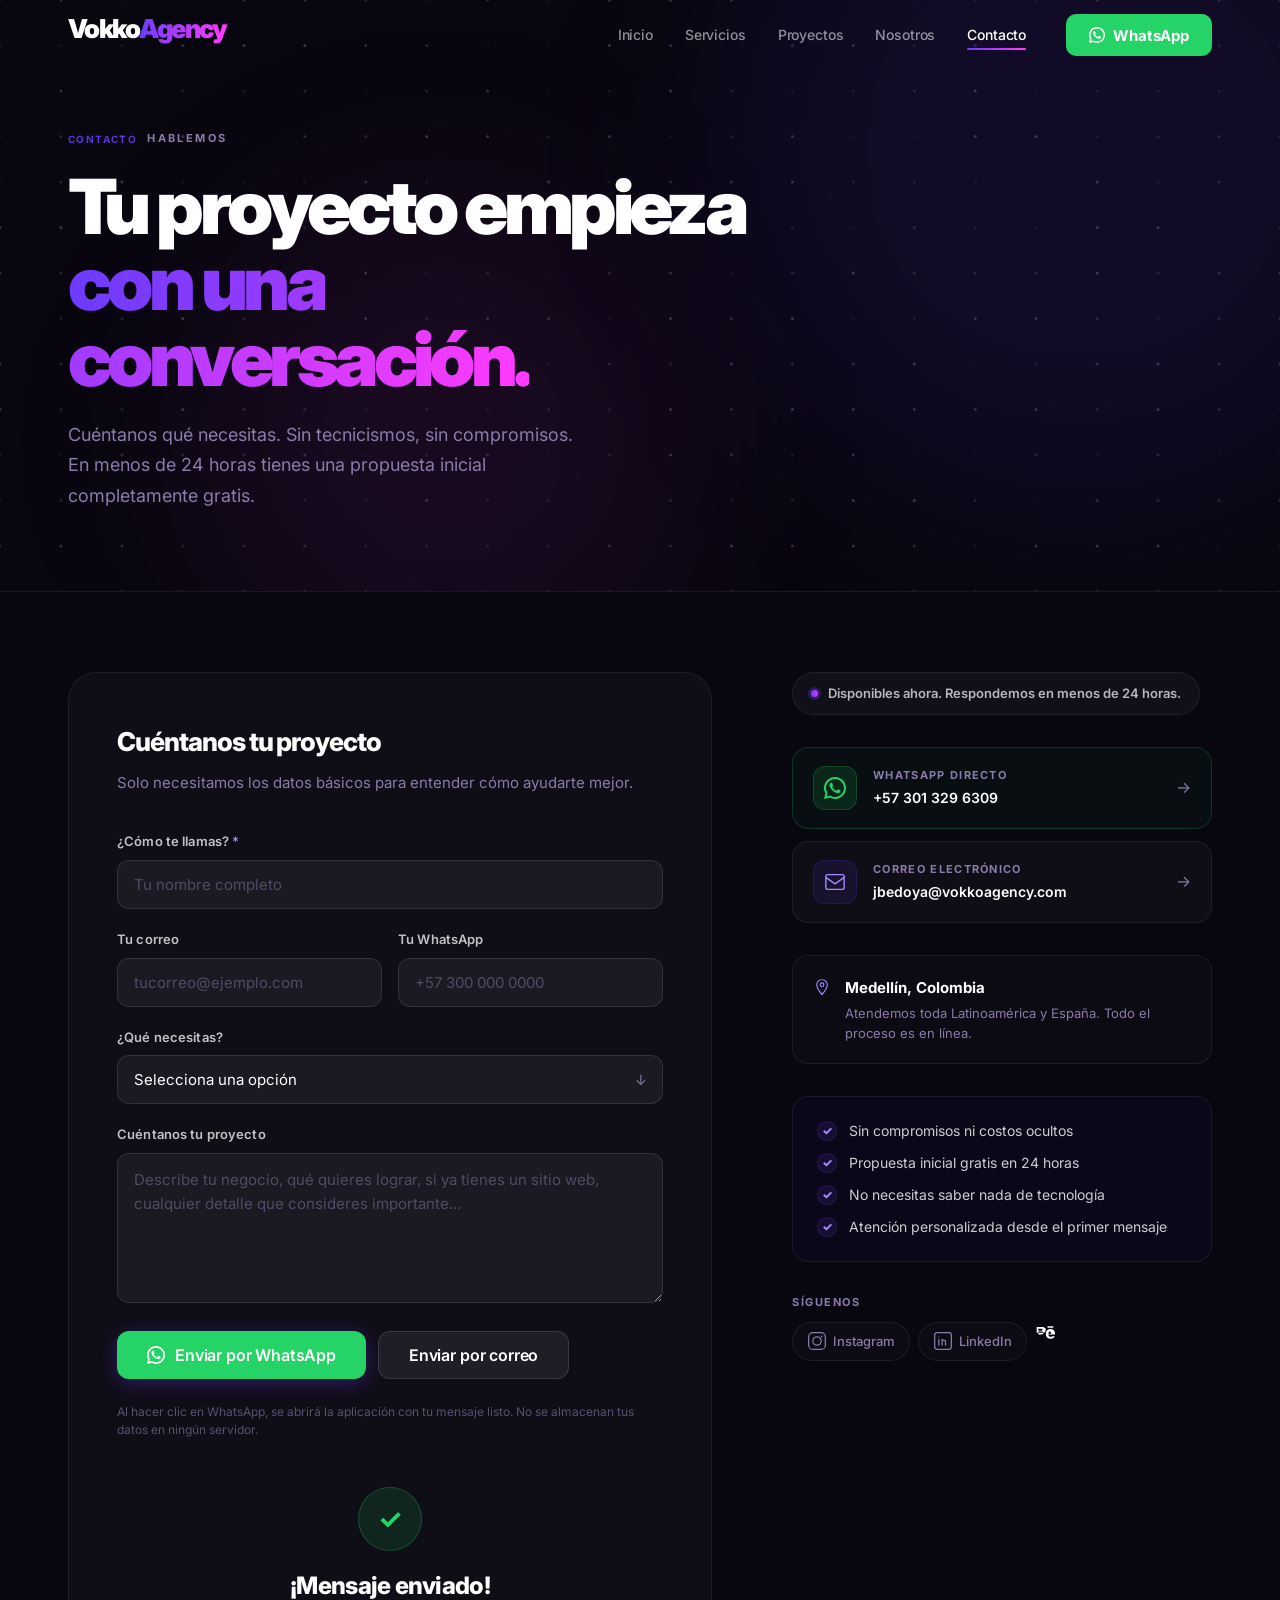
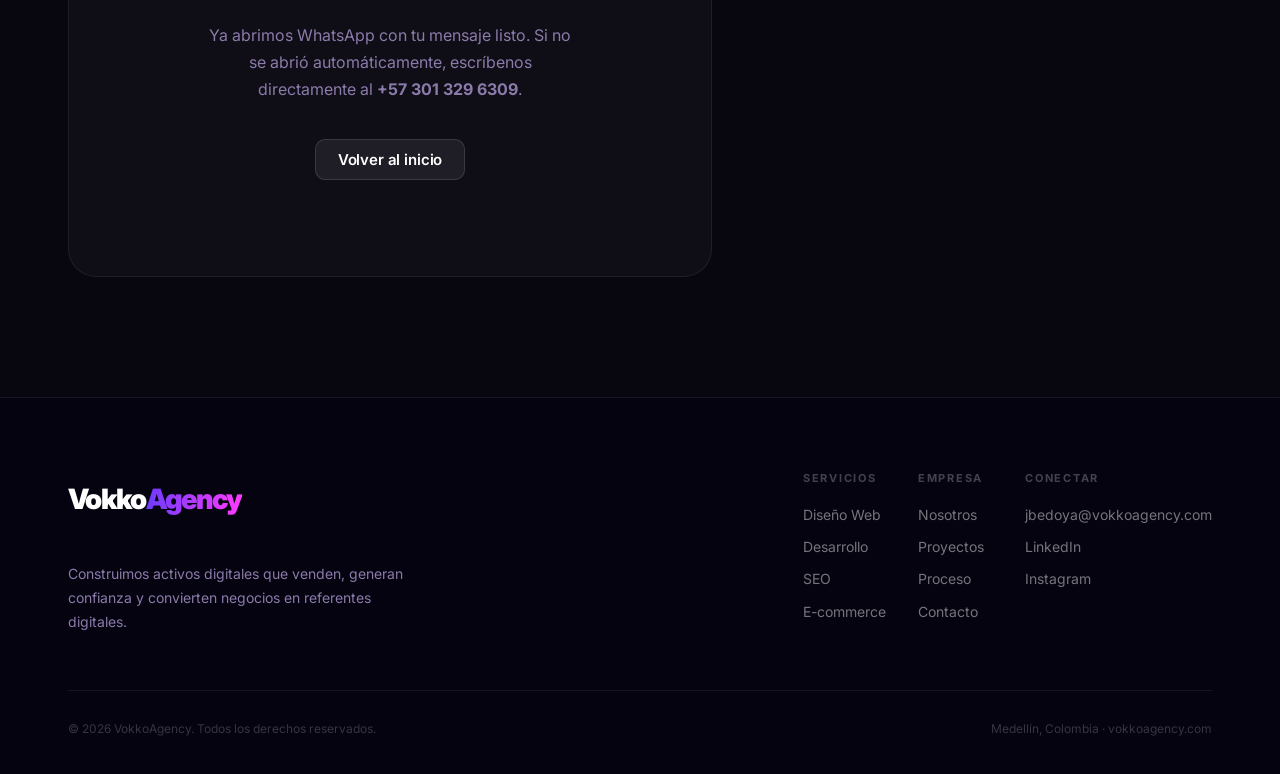
==== commit 4481bb35: "Emergency fix: revert clean URLs to .html, remove .htaccess - Removed .htaccess (caused complete sit" ====
--- a/contacto.html
+++ b/contacto.html
@@ -7,10 +7,10 @@
   <title>Contacto | VokkoAgency · Hablemos de tu Proyecto</title>
   <meta name="description" content="¿Listo para tener el sitio web que tu negocio merece? Cuéntanos tu proyecto. En menos de 24 horas tienes una propuesta inicial sin costo ni compromiso." />
   <meta name="robots" content="index, follow" />
-  <link rel="canonical" href="https://vokkoagency.com/contacto" />
+  <link rel="canonical" href="https://vokkoagency.com/contacto.html" />
 
   <meta property="og:type" content="website" />
-  <meta property="og:url" content="https://vokkoagency.com/contacto" />
+  <meta property="og:url" content="https://vokkoagency.com/contacto.html" />
   <meta property="og:title" content="Contacto | VokkoAgency" />
   <meta property="og:description" content="Cuéntanos tu proyecto. En menos de 24 horas tienes una propuesta inicial sin costo ni compromiso." />
 
@@ -26,15 +26,15 @@
   <!-- NAV -->
   <header class="nav" id="nav" role="banner">
     <div class="nav-inner">
-      <a href="/inicio" class="nav-logo" aria-label="VokkoAgency — Inicio">
+      <a href="index.html" class="nav-logo" aria-label="VokkoAgency — Inicio">
         <span class="logo-vokko">Vokko</span><span class="logo-agency">Agency</span>
       </a>
       <nav class="nav-links" aria-label="Navegación principal">
-        <a href="/inicio">Inicio</a>
-        <a href="/servicios">Servicios</a>
-        <a href="/proyectos">Proyectos</a>
-        <a href="/nosotros">Nosotros</a>
-        <a href="/contacto" class="nav-active">Contacto</a>
+        <a href="index.html">Inicio</a>
+        <a href="servicios.html">Servicios</a>
+        <a href="proyectos.html">Proyectos</a>
+        <a href="nosotros.html">Nosotros</a>
+        <a href="contacto.html" class="nav-active">Contacto</a>
       </nav>
       <div class="nav-actions">
         <a href="https://wa.me/573013296309" class="btn btn-whatsapp" target="_blank" rel="noopener noreferrer">
@@ -47,11 +47,11 @@
       </button>
     </div>
     <div class="nav-mobile" id="mobileMenu" role="navigation" aria-label="Menú móvil">
-      <a href="/inicio">Inicio</a>
-      <a href="/servicios">Servicios</a>
-      <a href="/proyectos">Proyectos</a>
-      <a href="/nosotros">Nosotros</a>
-      <a href="/contacto">Contacto</a>
+      <a href="index.html">Inicio</a>
+      <a href="servicios.html">Servicios</a>
+      <a href="proyectos.html">Proyectos</a>
+      <a href="nosotros.html">Nosotros</a>
+      <a href="contacto.html">Contacto</a>
       <a href="https://wa.me/573013296309" class="btn btn-whatsapp mobile-cta" target="_blank" rel="noopener noreferrer">WhatsApp</a>
     </div>
   </header>
@@ -185,7 +185,7 @@
               <div class="success-icon" aria-hidden="true">✓</div>
               <h3 class="success-title">¡Mensaje enviado!</h3>
               <p class="success-desc">Ya abrimos WhatsApp con tu mensaje listo. Si no se abrió automáticamente, escríbenos directamente al <strong>+57 301 329 6309</strong>.</p>
-              <a href="/inicio" class="btn btn-ghost" style="margin-top:20px;">Volver al inicio</a>
+              <a href="index.html" class="btn btn-ghost" style="margin-top:20px;">Volver al inicio</a>
             </div>
 
           </div>
@@ -282,7 +282,7 @@
     <div class="container">
       <div class="footer-top">
         <div class="footer-brand">
-          <a href="/inicio" class="nav-logo footer-logo" aria-label="VokkoAgency">
+          <a href="index.html" class="nav-logo footer-logo" aria-label="VokkoAgency">
             <span class="logo-vokko">Vokko</span><span class="logo-agency">Agency</span>
           </a>
           <p class="footer-tagline">Construimos activos digitales que venden, generan confianza y convierten negocios en referentes digitales.</p>
@@ -290,17 +290,17 @@
         <nav class="footer-links" aria-label="Links del pie de página">
           <div class="footer-col">
             <div class="footer-col-title">Servicios</div>
-            <a href="/servicios">Diseño Web</a>
-            <a href="/servicios">Desarrollo</a>
-            <a href="/servicios">SEO</a>
-            <a href="/servicios">E-commerce</a>
+            <a href="servicios.html">Diseño Web</a>
+            <a href="servicios.html">Desarrollo</a>
+            <a href="servicios.html">SEO</a>
+            <a href="servicios.html">E-commerce</a>
           </div>
           <div class="footer-col">
             <div class="footer-col-title">Empresa</div>
-            <a href="/nosotros">Nosotros</a>
-            <a href="/proyectos">Proyectos</a>
-            <a href="/inicio#proceso">Proceso</a>
-            <a href="/contacto">Contacto</a>
+            <a href="nosotros.html">Nosotros</a>
+            <a href="proyectos.html">Proyectos</a>
+            <a href="index.html#proceso">Proceso</a>
+            <a href="contacto.html">Contacto</a>
           </div>
           <div class="footer-col">
             <div class="footer-col-title">Conectar</div>
